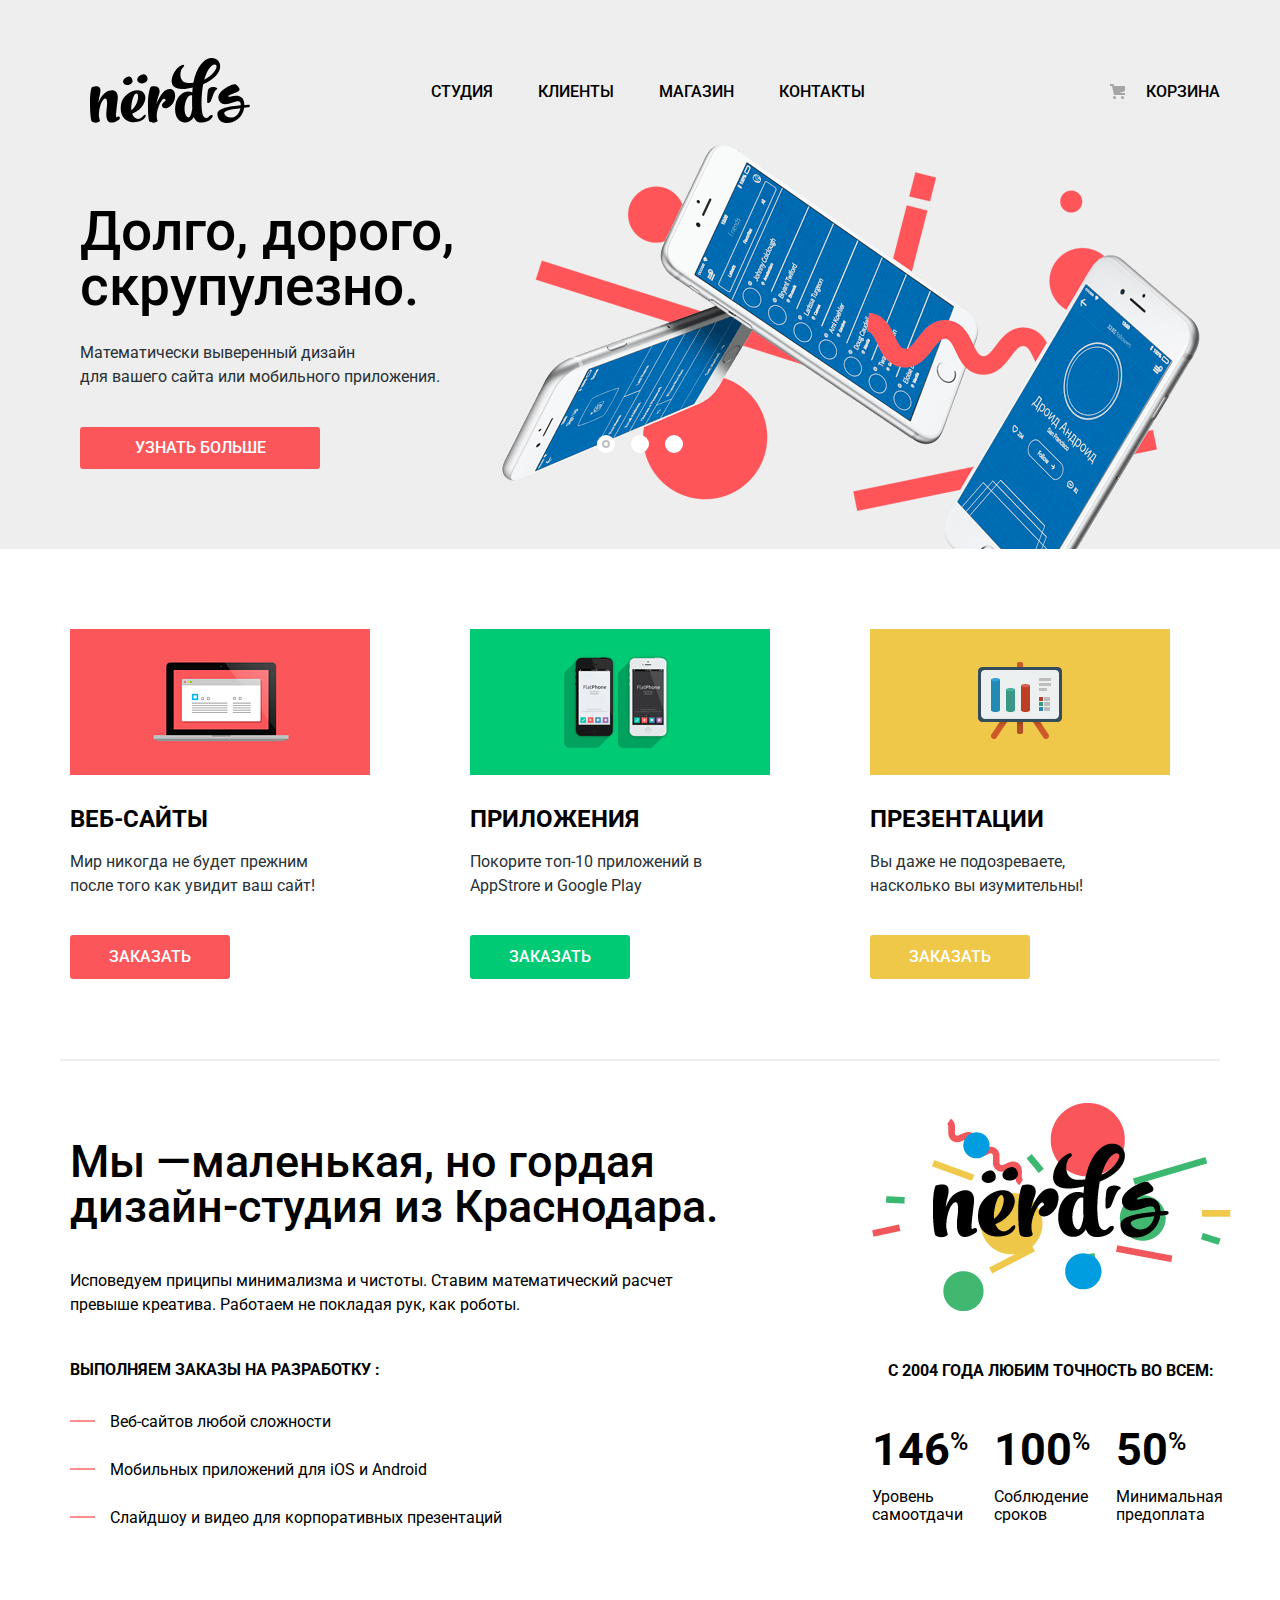
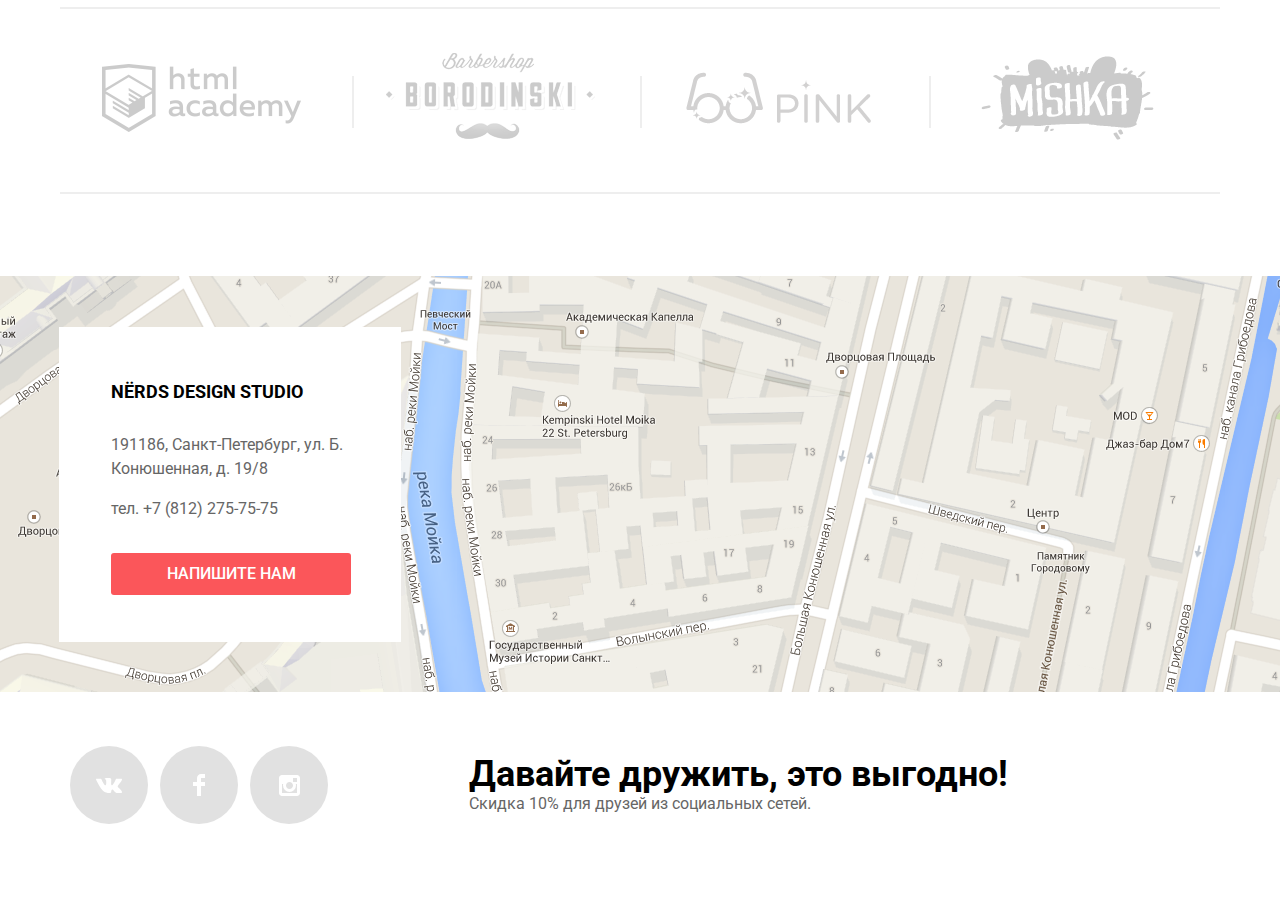
==== index.html @ 0a03ca20 "Ублажаю валидатор" ====
<!DOCTYPE html>
<html lang="ru">
  <head>
    <meta charset="utf-8">
    <title>Nerds</title>
	  <link href="https://fonts.googleapis.com/css?family=Roboto:400,500,700" rel="stylesheet">
    <link href="css/normalize.css" rel="stylesheet">
    <link href="css/style.css" rel="stylesheet">
  </head>
  <body>
    <header class="page-header">
      <div class="container">
        <h1 class="visually-hidden">Nerds - дизайн студия из Краснодара</h1>
        <nav class="main-menu">
          <div class="main-header-logo">
            <a class="header-logo">
              <img src="img/nerds-logo.svg" width="160" height="65" alt="Nerds - дизайн студия">
            </a>
          </div>
          <div class="main-menu-wrapper">
            <ul class="main-menu-nav reset-list uppercase">
              <li><a href="#">Студия</a></li>
              <li><a href="#">Клиенты</a></li>
              <li><a href="catalog.html">Магазин</a></li>
              <li><a href="#">Контакты</a></li>
            </ul>
          </div>
          <div class="main-cart uppercase">
            <a href="#">Корзина</a>
          </div>
        </nav>
        <section class="slider">
          <div class="slider-container">
            <input class="visually-hidden" type="radio" id="slider-btn-1" name="slider-btn" checked>
            <input class="visually-hidden" type="radio" id="slider-btn-2" name="slider-btn">
            <input class="visually-hidden" type="radio" id="slider-btn-3" name="slider-btn">

            <div class="slider-label">
              <label class="slider-label-item slider-item-1" for="slider-btn-1">1</label>
              <label class="slider-label-item slider-item-2" for="slider-btn-2">2</label>
              <label class="slider-label-item slider-item-3" for="slider-btn-3">3</label>
            </div>

            <ul class="slide reset-list">
              <li class="slide-text">
                <h3 class="slide-title">Долго, дорого,<br> скрупулезно.</h3>
                <p>Математически выверенный дизайн<br> для вашего сайта или мобильного приложения.</p>
                <a class="btn uppercase" href="#">Узнать больше</a>
              </li>
              <li class="slide-text">
                <h3 class="slide-title">Любим математику как никто другой</h3>
                <p>Никакого креатива, только математические формулы для расчета идеальных пропорций</p>
                <a class="btn uppercase" href="#">Узнать больше</a>
              </li>
              <li class="slide-text">
                <h3 class="slide-title">Только ночь,<br> только хардкор!</h3>
                <p>Работать днем, как все? Мы против этого.<br>Ближе к полуночи работа только начинается.</p>
                <a class="btn uppercase" href="#">Узнать больше</a>
              </li>
            </ul>
          </div>
        </section>
      </div>
    </header>
    <main>
      <div class="container">
        <section class="promo-block">
          <ul class="reset-list promo-list">
            <li class="promo-item promo-item-site">
              <h3 class="uppercase">Веб-сайты</h3>
              <p>Мир никогда не будет прежним после того как увидит ваш сайт!</p>
              <a class="btn btn-first uppercase" href="#">Заказать</a>
            </li>
            <li class="promo-item promo-item-app">
              <h3 class="uppercase">Приложения</h3>
              <p>Покорите топ-10 приложений в AppStrore и Google Play</p>
              <a class="btn btn-second uppercase" href="#">Заказать</a>
            </li>
            <li class="promo-item promo-item-presentation">
			        <h3 class="uppercase">Презентации</h3>
			        <p>Вы даже не подозреваете, насколько вы изумительны!</p>
			        <a class="btn btn-third uppercase" href="#">Заказать</a>
            </li>
           </ul>
         </section>
         <section class="about-us">
           <h2 class="visually-hidden">О нас</h2>
           <div class="about-us-left">
             <b class="left-title">Мы&nbsp;&mdash;маленькая, но гордая дизайн-студия из Краснодара.</b>
             <p class="left-text">Исповедуем приципы минимализма и чистоты. Ставим математический расчет превыше креатива. Работаем не покладая рук, как роботы.</p>
             <h3>Выполняем заказы на разработку :</h3>
             <ul class="about-us-list">
               <li class="about-us-list-item">
                 Веб-сайтов любой сложности
               </li>
               <li class="about-us-list-item">
                 Мобильных приложений для iOS и Android
               </li>
               <li class="about-us-list-item">
                 Слайдшоу и видео для корпоративных презентаций
               </li>
             </ul>
           </div>
           <div class="indicators">
             <img src="img/nerds-illustration.png" alt="Картинка логотипа" width="360" height="208">
             <b class="tagline uppercase">С 2004 года любим точность во всем:</b>
             <table>
               <tr class="about-us-right">
                 <td class="numbers">146<sup>%</sup></td>
                 <td class="numbers">100<sup>%</sup></td>
                 <td class="numbers">50<sup>%</sup></td>
               </tr>
               <tr>
                 <td class="description">Уровень самоотдачи</td>
                 <td class="description">Соблюдение сроков</td>
                 <td class="description">Минимальная предоплата</td>
               </tr>
             </table>
           </div>
         </section>
         <section class="partners">
           <h2 class="visually-hidden">Мы сотрудничаем с...</h2>
           <ul class="partners-list reset-list">
             <li class="partners-item">
               <a href="https://htmlacademy.ru/intensive/htmlcss">
                 <img src="img/logo-1.png" width="199" height="68" alt="html academy">
               </a>
             </li>
             <li class="partners-item">
               <a href="#">
                 <img src="img/logo-2.png" width="209" height="90" alt="borodinski">
               </a>
             </li>
             <li class="partners-item">
               <a href="#">
                 <img src="img/logo-3.png" width="185" height="52" alt="pink">
               </a>
             </li>
             <li class="partners-item">
               <a href="#">
                 <img src="img/logo-4.png" width="173" height="84" alt="mishka">
               </a>
             </li>
           </ul>
         </section>
       </div>
       <section class="map">
         <h2 class="visually-hidden">Гдe нас найти</h2>
         <div class="container map-block">
           <section class="contact">
             <h3 class="uppercase">Nёrds design studio</h3>
             <p class="address">191186, Санкт-Петербург, ул. Б. Конюшенная, д. 19/8</p>
             <a class="phone" href="tel:+78122757575">тел. +7 (812) 275-75-75</a>
             <a class="btn js-btn-popup uppercase" href="#">Напишите нам</a>
           </section>
         </div>
         <iframe src="https://www.google.com/maps/embed?pb=!1m18!1m12!1m3!1d1998.6037999040354!2d30.322010416394033!3d59.938716271971415!2m3!1f0!2f0!3f0!3m2!1i1024!2i768!4f13.1!3m3!1m2!1s0x4696310fca5ba729:0xea9c53d4493c879f!2sBolshaya+Konyushennaya+ul.%2C+19%2C+Sankt-Peterburg%2C+Russia%2C+191186!5e0!3m2!1sen!2s!4v1441888483426" class="iframe" width="1200" height="420"></iframe>
       </section>
   </main>
   <footer class="footer-page">
     <div class="container">
       <div class="footer-page-wrapper">
         <section class="social-offer">
           <h2 class="visually-hidden">Мы в социальных сетях</h2>
           <ul class="social-icon reset-list">
             <li class="social-btn">
               <a href="#">
                 <p class="visually-hidden">Vkontakt</p>
               </a>
             </li>
             <li class="social-btn">
               <a href="#">
                 <p class="visually-hidden">Facebook</p>
               </a>
             </li>
             <li class="social-btn">
               <a href="#">
                 <p class="visually-hidden">Instagram</p>
               </a>
             </li>
           </ul>
         </section>
         <section class="footer-offer">
           <b>Давайте дружить, это выгодно!</b>
           <p>Скидка 10% для друзей из социальных сетей.</p>
         </section>
       </div>
     </div>
   </footer>
   <div class="container">
     <section class="popup" hidden>
       <h2>Напишите нам</h2>
       <form class="feedback" action="https://echo.htmlacademy.ru" method="post" novalidate>
         <p class="feedback-item">
           <label for="feedback-name">Ваше имя:</label>
           <input type="text" id="feedback-name" name="name" placeholder="Имя Фамилия" required>
         </p>
         <p class="feedback-item">
           <label for="feedback-email">Ваш e-mail</label>
           <input type="email" id="feedback-email" name="e-mail" placeholder="email@example.ru" required>
         </p>
         <p class="feedback-item">
           <label for="feedback-letter">Текст письма:</label>
           <textarea id="feedback-letter" name="letter" placeholder="В свободной форме"></textarea>
         </p>
         <button class="btn uppercase" type="submit">Отправить</button>
       </form>
       <button class="popup-close" type="button"><span class="visually-hidden">Закрыть</span></button>
     </section>
   </div>
   <script src="js/script.js"></script>
 </body>
</html>
---- css/style.css ----
body {
	margin: 0;
	padding: 0;
	font-family: "Roboto", Arial, sans-serif;
	font-size: 16px;
	font-weight: 400;
	line-height: 1.5;
	min-width: 1200px;
  overflow-x: hidden;
}

a {
	text-decoration: none;
	color: inherit;
	font: inherit;
}

.container {
	width: 1160px;
	padding-right: 10px;
	padding-left: 10px;
	margin: 0 auto;
}

.reset-list{
	margin: 0;
  padding: 0;
	list-style: none;
}

.uppercase {
	text-transform: uppercase;
	font-weight: 500;
}

.visually-hidden {
	position: absolute;
	width: 1px;
	height: 1px;
	clip: rect(0, 0, 0, 0);
}

.page-header {
  padding-top: 58px;
  background-color: #eeeeee;
}

.page-header-catalog {
  padding-top: 58px;
  background-color: #eeeeee;
  min-height: 304px;
  margin-bottom: 40px;
}

.page-header-catalog h1 {
	text-align: center;
	font-size: 55px;
}

.main-menu {
	display: flex;
	align-items: center;
	font-size: 16px;
  font-weight: 500;
  line-height: 1;
  color: #000000;
}

.main-menu-wrapper {
	min-width: 560px;
	margin-left: 41px;
}

.main-menu-nav {
	display: flex;
	justify-content: flex-start;
	padding: 0;
}

.main-menu-nav li {
	margin-right: 45px;
}

.main-menu-nav a,
.main-cart a {
	color: #000000;
}

.main-menu-nav a:not(.current):hover,
.main-cart a:hover {
	color: #fb565a;
}

.main-menu-nav a:not(.current):active,
.main-cart a:active {
	opacity: 0.3;
	color: #000000;
}

.main-menu-nav .active {
	padding-bottom: 5px;
  border-bottom: 2px solid #f7898b;
}

.main-cart {
	position: relative;
	margin-left: auto;
}

.main-cart a::before {
	content: "";
  position: absolute;
  left: -36px;
	width: 15px;
  height: 15px;
  background-image: url("../img/cart-icon.svg");
  background-repeat: no-repeat;
	opacity: 0.3;
}

.header-logo {
	width: 160px;
	height: 72px;
	padding-left: 30px;
	margin-right: 140px;
}

.header-logo:hover,
.header-logo:focus {
	opacity: 0.8;
}

.header-logo:active {
	opacity: 0.3;
}

.slider-container {
	width: 1160px;
	margin: 0 auto;
	padding: 0 20px;
	box-sizing: border-box;
}

.slider {
	position: relative;
	background-color: #eeeeee;
}

.slider-label {
	position: absolute;
	left: 50%;
	bottom: 104px;
	width: 160px;
	height: 18px;
	font-size: 0;
	text-align: center;
	z-index: 100;
	transform: translateX(-50%);
}

.slider-label label {
	position: relative;
	display: inline-block;
	width: 18px;
	height: 18px;
	padding: 8px;
	border-radius: 50%;
	cursor: pointer;
}

.slider-label label::after {
	content: "";
	position: absolute;
	top: 8px;
	left: 8px;
	width: 18px;
	height: 18px;
	z-index: 1;
	background: #ffffff;
	border-radius: 50%;
}

.slide {
	margin: 0;
	padding: 0;
	margin-bottom: 80px;
}

.slide-text {
	display: none;
	padding: 78px 0 80px 0;
}

.slide-text p {
	color: #283136;
}

.slide-text:nth-child(1) {
	background-image: url("../img/slide1.png");
	background-repeat: no-repeat;
	background-position: 100% 18px;
}

.slide-text:nth-child(2) {
	background-image: url("../img/slide2.png");
	background-repeat: no-repeat;
	background-position: 100% 0;
}

.slide-text:nth-child(3) {
	background-image: url("../img/slide3.png");
	background-repeat: no-repeat;
	background-position: 100% 20px;
}

#slider-btn-1:checked ~ .slide .slide-text:nth-child(1) {
	display: block;
}

#slider-btn-2:checked ~ .slide .slide-text:nth-child(2) {
	display: block;
}

#slider-btn-3:checked ~ .slide .slide-text:nth-child(3) {
	display:block;
}

#slider-btn-1:checked ~ .slider-label .slider-item-1::before,
#slider-btn-2:checked ~ .slider-label .slider-item-2::before,
#slider-btn-3:checked ~ .slider-label .slider-item-3::before {
	content: "";
	position: absolute;
	left: 50%;
	top: 50%;
	width: 4px;
	height: 4px;
	margin: -4px;
	background-color: inherit;
	border: 2px solid #c1c1c1;
	border-radius: 50%;
	z-index: 2;
}

.slide-title {
	max-width: 600px;
	margin: 0;
	margin-bottom: 27px;
	font-size: 55px;
	line-height: 1;
	font-weight: 500;
}

.slide-text p {
	max-width: 430px;
	margin: 0;
	margin-bottom: 38px;
}

.btn {
	display: block;
	width: 240px;
	padding: 13px 0;
	font-size: 16px;
	line-height: 1;
	color: #ffffff;
	text-align: center;
	text-decoration: none;
	background-color: #fb565a;
	border-radius: 3px;
	border: none;
}

.btn:hover,
.btn:focus {
	background-color: #e74246;
}

.btn:active {
	background-color: #d7373b;
	color: rgba(255,255,255,0.3);
	box-shadow: 0 3px rgba(0,0,0,0.1) inset;
}

.promo-block {
	padding-bottom: 80px;
	border-bottom: 2px solid #eeeeee;
	margin-bottom: 78px;
}

.promo-block a {
	color: #ffffff;
	font-size: 16px;
	line-height: 1.125;
}

.promo-list {
	display: flex;
	list-style: none;
	padding-left: 10px;
	margin: 0;
}

.promo-list h3 {
	font-size: 24px;
	font-weight: bold;
	line-height: 1.25;
	margin: 0;
}

.promo-list p {
	padding-right: 22px;
	color: #283136;
}

.promo-item {
	width: 300px;
  padding-top: 175px;
	padding-right: 0;
  margin-right: 100px;
  background-repeat: no-repeat;
  background-position: 0 0;
}

.promo-item-site {
  background-image: url("../img/illustration-1.jpg");
}

.promo-item-app {
  background-image: url("../img/illustration-2.jpg");
}

.promo-item-presentation {
  background-image: url("../img/illustration-3.jpg");
	margin-right:0;
}

.promo-list .btn {
	width: 160px;
}

.btn-first,
.btn-second,
.btn-third {
	margin-top: 37px;
}

.btn-second {
	background-color: #00ca74;
}

.btn-second:hover,
.btn-second:focus {
	background-color: #00bc6c;
}

.btn-third {
	background-color: #efc84a;
}

.btn-third:hover,
.btn-third:focus {
	background-color: #eab534;
}

.about-us {
  display: flex;
  justify-content: space-between;
	margin-bottom: 37px;
	padding-left: 10px;
}

.about-us-left {
	min-width: 660px;
}

.about-us-left p {
	padding-bottom: 25px;
}

.about-us-list {
	margin-top: 10px;
	list-style:none;
}

.about-us-list-item {
	position: relative;
	padding-bottom: 24px;
}

.about-us-list-item::before {
	content:"";
	position: absolute;
	top:10px;
	left:-40px;
	width:25px;
	height:2px;
	background-color:#fc8e91;
}

.indicators {
  min-width: 420px;
	padding-left: 91px;
	text-align: center;
}

.indicators img {
	margin-top: -36px;
	padding-bottom: 41px;
	padding-left: 40px;
}

.tagline {
	display: block;
	font-weight: 700;
	padding-bottom: 41px;
	padding-left: 40px;
}

.about-us table {
	text-align: center;
	margin-left: 48px;
}

.about-us td {
	text-align: left;
}

.left-title {
	font-size: 45px;
	font-weight: 500;
	line-height: 1;
	padding: 0;
	padding-bottom: 16px;
	margin: 0;
}

.about-us-left .left-text {
	margin-bottom: 0;
	margin-top: 40px;
	font-size: 16px;
}

.about-us-left h3 {
	display: inline-block;
  margin-bottom: 10px;
	font-weight: bold;
	font-size: 16px;
	text-transform: uppercase;
	padding-bottom: 8px;
}

.about-us-right {
	font-size: 45px;
	line-height: 1;
	font-weight: 700;
}

.about-us-right td {
	padding-right: 16px;
	font-weight: 700;
}

.numbers {
	padding-bottom: 13px;
}

.numbers sup {
	top: -15px;
	font-weight: 500;
	font-size: 25px;
}

.description {
	line-height: 18px;
}

.partners {
	margin-bottom: 80px;
}

.partners img {
	width: auto;
}

.partners a {
	opacity: 0.2;
}

.partners a:hover,
.partners a:focus {
	opacity: 1;
}

.partners a:active {
	opacity: 0.1;
}

.partners-list {
	display: flex;
	justify-content: space-around;
	align-items: center;
	padding-top: 44px;
	padding-bottom: 42px;
	padding-left: 6px;
	border-top: 2px solid #eeeeee;
	border-bottom: 2px solid #eeeeee;
}

.partners-item {
	position: relative;
	text-align: center;
	width: 22%;
	padding-right: 17px;
}

.partners-item::after {
	content: "";
	display: block;
	position: absolute;
	top: 50%;
	right: -8px;
	width: 2px;
	height: 52px;
	transform: translateY(-50%);
	background-color: #eeeeee;
}

.partners-item:last-of-type::after {
	display: none;
}

.map-block {
	position: relative;
}

.contact {
	position: absolute;
	display: flex;
	flex-direction: column;
	top: 53px;
	left: 9px;
	padding: 49px 50px 47px 52px;
	width: 240px;
	z-index: 1;
	background-color: #ffffff;
}

.iframe {
	border: 0;
	width: 100%;
	height: 420px;
	display: block;
	background-image: url("../img/maps.png");
	background-position: 50%;
	background-repeat: no-repeat;
}

.contact h3 {
	font-weight: 700;
  font-size: 18px;
  line-height: 1.8125;
	margin: 0;
	padding-bottom: 24px;
}

.address,
.phone {
	margin:0;
	padding:0;
	color:#666666;
}

.address {
	margin-bottom: 16px;
}

.phone {
	margin-bottom: 32px;
}

.container-column {
	display: flex;
	justify-content: space-between;
}

.sorting-form {
	display: inline-block;
	vertical-align: top;
	width: 260px;
}

.sorting-form fieldset {
	border: none;
}

.filter {
	width: 260px;
	flex-shrink: 0;
}

.range-controls {
	width: 260px;
	margin-top: 25px;
}

.filter-input,
.filter-label {
	color: #283136;
}

.filter-input:hover + .filter-label,
.filter-input:focus + .filter-label {
	color: #000000;
}

.price {
	margin: 0;
	margin-bottom: 57px;
	padding: 0;
	border: none;
}

.price legend {
	font-size: 18px;
	line-height: 1.375;
	font-weight: 700;
}

.range-controls {
	position: relative;
	height: 41px;
	width: 240px;
	margin-bottom: 15px;
	padding-top: 39px;
	padding-right: 20px;
	padding-left: 20px;
	background-color: #f1f1f1;
	border-radius: 5px;
}

.range-controls .scale {
	height: 2px;
	background: #d7dcde;
}

.range-controls .bar {
	width: 122px;
	height: 2px;
	margin-left: 18px;
	background: #00ca74;
}

.range-controls .toggle {
	position: absolute;
	top: 31px;
	left: 0;
	width: 4px;
	height: 4px;
	padding: 0;
	border: 8px solid #ffffff;
	background-color :#ababab;
	box-shadow: 0 2px 1px 0 #cfcfcf;
	border-radius: 50%;
	cursor: pointer;
}

.range-controls .toggle-min {
	left: 18px;
}

.range-controls .toggle-max {
	left: 160px;
}

.price-controls {
	display: flex;
	justify-content: space-between;
	align-items: stretch;
	font-size: 0;
}

.price-controls label {
	max-width: calc(100% - 80px);
  padding-right: 10px;
	padding-top: 5px;
	font-size: 16px;
	text-transform: uppercase;
}

.price-controls input {
	width: 60px;
	padding: 8px 10px;
	margin-left: 11px;
	margin-right: 33px;
	font-size: 16px;
	text-align: center;
	color: #283136;
	border: none;
	border-radius: 5px;
	background: #f1f1f1;
}

.price-to {
	text-align: right;
}

.grid {
	margin-bottom: 23px;
}

.grid legend {
	margin-bottom: 7px;
}

.particulars {
	margin-bottom: 23px;
}

.particulars legend {
	margin-bottom: 8px;
}

.filter-list,
.particulars-list {
	margin: 0;
	padding: 0;
}

.filter-item,
.particulars-item {
	padding-bottom: 16px;
}

.main legend {
	font-weight: 700;
	line-height: 30px;
}

.filter .filter-radio,
.filter .filter-checkbox {
	display: none;
}

.filter .filter-radio + label,
.filter .filter-checkbox + label {
	position: relative;
	font-weight: 500;
	font-size: 16px;
	line-height: 1.25;
	padding-left: 37px;
	background-repeat: no-repeat;
	color: #61686c;
}

.filter .filter-radio + label:hover,
.filter .filter-checkbox + label:hover {
	color: #000000;
}

.filter .filter-radio + label::before,
.filter .filter-checkbox + label::before {
	content: "";
	display: inline-block;
	position: absolute;
	left: 0;
	vertical-align: middle;
	height: 25px;
	width: 27px;
	opacity: 0.4;
}

.filter .filter-radio + label:hover::before,
.filter .filter-checkbox + label:hover::before {
	opacity: 1;
}

.filter .filter-radio:disabled + label,
.filter .filter-checkbox:disabled + label {
	opacity: 0.3;
}

.filter .filter-radio:checked + label::before {
	background-image: url("../img/radio-on.svg");
	background-repeat: no-repeat;
}

.filter .filter-radio + label::before {
	background-image: url("../img/radio-off.svg");
	background-repeat: no-repeat;
}

.filter .filter-checkbox:checked + label::before{
	background-image: url("../img/checkbox-on.svg")
	;background-repeat: no-repeat;
}

.filter .filter-checkbox + label::before {
	background-image: url("../img/checkbox-off.svg");
	background-repeat: no-repeat;
}

.filter-btn {
	width: 260px;
	font-weight: 500;
	text-align: center;
	vertical-align: middle;
	padding: 13px 0;
	color: #000000;
	background-color: #eeeeee;
	border: none;
	border-radius: 3px;
}

.filter-btn:hover,
.filter-btn:focus {
	background-color: #dfdfdf;
}

.filter-btn:active {
	background-color: #d5d5d5;
	color: rgba(0,0,0,0.3);
	box-shadow: 0 3px rgba(0,0,0,0.1) inset;
}

.catalog-page-shop {
	display: flex;
	flex-direction: column;
	width: 760px;
}

.shop-sort {
	margin-bottom: 30px;
}

.shop-sort b {
	display: inline-block;
	margin-top: 0;
	margin-right: 240px;
	min-width: 160px;
	font-size: 18px;
	font-weight: 700;
	line-height: 1;
	color #000000;
}

.shop-sort a {
	color: #000000;
	text-transform: uppercase;
}

.shop-sort ul {
	display: inline-block;
	padding: 0;
}

.shop-sort li {
	display: inline-block;
	margin-right: 27px;
	font-size: 14px;
	font-weight: 500;
	line-height: 18px;
}

.sorting {
	opacity: 0.3;
}

.sorting:hover,
.sorting:focus {
	opacity: 0.6;
	color: #000000;
}

.up-btn {
	margin-left: 10px;
}

.sorting:active,
.up-btn:active,
.down-btn:active {
	opacity: 1;
	color: #000000;
}

.shop-sort-control {
	display: inline-block;
}

.sort-btn {
	opacity: 0.2;
}

.sort-btn:hover,
.sort-btn:focus {
	opacity: 0.6;
}

.sort-btn:active {
	opacity: 1;
}

.content-items {
  width: 1160px;
  padding-right: 20px;
  margin-right: auto;
  margin-left: auto;
	margin-bottom: 30px;
}

.shop-selection {
	margin: 0;
	padding: 0;
	display: flex;
	flex-wrap: wrap;
	justify-content: space-between;
	width: 760px;
	list-style: none;
	text-align: center;
}

.item-img {
	position: relative;
  width: 360px;
  padding-top: 40px;
	margin-bottom: 33px;
}

.item-img:nth-child(5),
.item-img:nth-child(6) {
	margin-bottom: 0;
}

.item-img:hover {
	box-shadow: 0px 6px 15px 0 rgba(0, 1, 1, 0.25);
  background-color: #ffffff;
}

.item-img:hover .item-buy {
	display: block;
}

.item-img img {
	display: block;
}

.item-img::before {
  content: "";
  position: absolute;
  top: 2px;
  right: 0;
  left: 0;
  height: 40px;
  background: url("../img/browser.svg") 0 0 no-repeat;
  opacity: 0.12;
}

.item-img:hover::before {
  opacity: 1;
}

.item-buy {
	display: none;
	position: absolute;
	right: 0;
	left: 0;
	bottom: 0;
	margin: 0;
	padding: 0 50px;
	min-height: 230px;
	text-align: center;
  background-color: #eeeeee;
}

.item-buy a {
	display: block;
	margin: 0 auto;
	width: 200px;
}

.item-buy .btn {
	background-color: #fb565a;
  color: #ffffff;
}

.item-buy .btn:hover {
	background-color: #e74246;
}

.item-buy .btn:active {
	background-color: #d7373b;
	box-shadow: inset 0px 3px 0 0 rgba(0,1,1,0.1);
}

.catalog-item {
	font-size: 17.5px;
  line-height: 2;
  font-weight: bold;
  color: #000000;
  text-align: center;
}

.catalog-item p {
	font-size: 16px;
  line-height: 1.125;
  color: #666666;
  text-align: center;
}

.paginator-list {
	margin: 0;
	padding: 0;
	margin-bottom: 60px;
}

.paginator-list li {
	display: inline-block;
	vertical-align: top;
}

.paginator-list a {
	display: inline-block;
	text-align: center;
	width: 45px;
	height: 45px;
	margin: 0;
	margin-right: 10px;
	font-size: 16px;
	font-weight: 500;
	line-height: 2.8125;
	border-radius: 3px;
	background-color: #eeeeee;
	border: 3px solid #eeeeee;
	color: #000000;
}

.paginator-list .paginator-item-current {
	background-color: #ffffff;
	border: 3px solid #eeeeee;
}

.paginator-list .paginator-btn {
	width: 255px;
}

.paginator-list .paginator-item:hover {
	background-color: #dfdfdf;
	border: 3px solid #dfdfdf;
}

.paginator-item:active {
	background-color: #d5d5d5;
	color: #a9a9a9;
	box-shadow: 0 -3px  #bfbfbf;
}

.footer-page-wrapper {
	display: flex;
	align-items: center;
	margin-top: 52px;
	padding-left: 10px;
}

.social-offer {
	width: 267px;
	margin-right: 135px;
}

.social-offer a {
	display: flex;
	flex-direction: row;
	justify-content: center;
	align-items: center;
	width: 78px;
	height: 78px;
}

.social-icon {
	display: flex;
}

.social-btn {
	background-color: #e1e1e1;
	border-radius: 50%;
}

.social-btn:nth-child(1) {
	background-image: url("../img/vk-icon.svg");
	background-repeat: no-repeat;
	background-position: 50% 50%;
}

.social-btn:nth-child(2) {
	background-image: url("../img/fb-icon.svg");
	background-repeat: no-repeat;
	background-position: 50% 50%;
}

.social-btn:nth-child(3) {
	background-image: url("../img/insta-icon.svg");
	background-repeat: no-repeat;
	background-position: 50% 50%;
}

.social-btn:nth-child(1),
.social-btn:nth-child(2) {
	margin-right: 12px;
}

.social-btn:hover,
.social-btn:focus {
	background-color: #e74246;
}

.social-btn:active {
	background-color: #d7373b;
}

.footer-offer {
	width: 760px;
}

.footer-offer b {
	font-size: 36px;
	line-height: 1;
}

.footer-offer p {
	line-height: 22px;
	margin: 0;
	color:#666666;
}

.popup {
	position: fixed;
	box-sizing: border-box;
	left: 50%;
	bottom: 172px;
	width: 960px;
	height: 590px;
	margin-left: -474px;
	padding-left: 100px;
	padding-top: 68px;
	padding-right: 80px;
	padding-bottom: 84px;
	background-color: #ffffff;
	box-shadow: 0 0 40px 0 #636464;
	z-index: 20;
}

.popup h2 {
	margin: 0;
	font-size: 45px;
  font-weight: 500;
  color: #000000;
}

.popup p {
	display: inline-block;
}

.feedback label {
	font-weight: 700;
	line-height: 18px;
}

.feedback input[type="text"] {
	box-sizing: border-box;
	width: 360px;
	height: 50px;
	padding-left: 13px;
	border: 2px solid #d7dcde;
}

.feedback input[type="text"]:hover {
	border: 2px solid #b4b9bb;
}

.feedback input[type="email"] {
	box-sizing: border-box;
	width: 360px;
	height: 50px;
	padding-left: 13px;
	border: 2px solid #d7dcde;
}

.feedback input[type="email"]:hover {
	border: 2px solid #b4b9bb;
}

.feedback input:invalid {
	border: 2px solid #e74246;
	color: #e74246;
}

.feedback textarea {
	width: 760px;
	min-height: 120px;
	padding: 12px 13px;
	border: 2px solid #d7dcde;
}

.feedback textarea:hover {
	border: 2px solid #b4b9bb;
}

.feedback input:focus,
.feedback textarea:focus {
	border: 2px solid #000000;
}

.popup .btn {
	margin-bottom: 84px;
}

.popup-close {
	position: absolute;
	top: 78px;
	right: 90px;
	width: 22px;
	height: 22px;
	font-size: 0;
	background-color: #ffffff;
	border: 0;
	cursor: pointer;
}

.popup-close::before,
.popup-close:after {
	content: "";
	position: absolute;
	top: 10px;
	left: 6px;
	width: 19px;
	height: 3px;
	background-color: #fecccd;
}

.popup-close:hover::before,
.popup-close:focus::before,
.popup-close:hover::after,
.popup-close:focus::after {
	background-color: #e74246;
}

.popup-close:active::before,
.popup-close:active::after {
	opacity: 0.2;
}

.popup-close::before {
	transform: rotate(45deg);
}

.popup-close::after {
	transform: rotate(-45deg);
}

.feedback-item:nth-child(1) {
	width: 360px;
	margin-bottom: 30px;
	margin-right: 40px;
}

.feedback-item:nth-child(2) {
	width: 360px;
}

.feedback-item:nth-child(3) {
	margin-bottom: 47px;
}

.popup-show {
  display: block;
  animation: zoom 0.6s;
}

.popup-error {
	animation: shake 0.6s;
}

@keyframes shake {
	0%,
	100% {
		transform: translateX(0);
	}
	10%,
	30%,
	50%,
	70%,
	90% {
		transform: translateX(-10px);
	}
	20%,
	40%,
	60%,
	80% {
		transform: translateX(10px);
	}
}

@keyframes zoom {
	0% {
		transform: scale(0.01);
	}
	20% {
		transform: scale(0.2);
	}
	40% {
		transform:scale(0.4);
	}
	60% {
		transform: scale(0.6);
	}
	80% {
		transform:scale(0.8);
	}
	90% {
		transform: scale(0.9);
	}
	100% {
		transform:scale(1);
	}
}
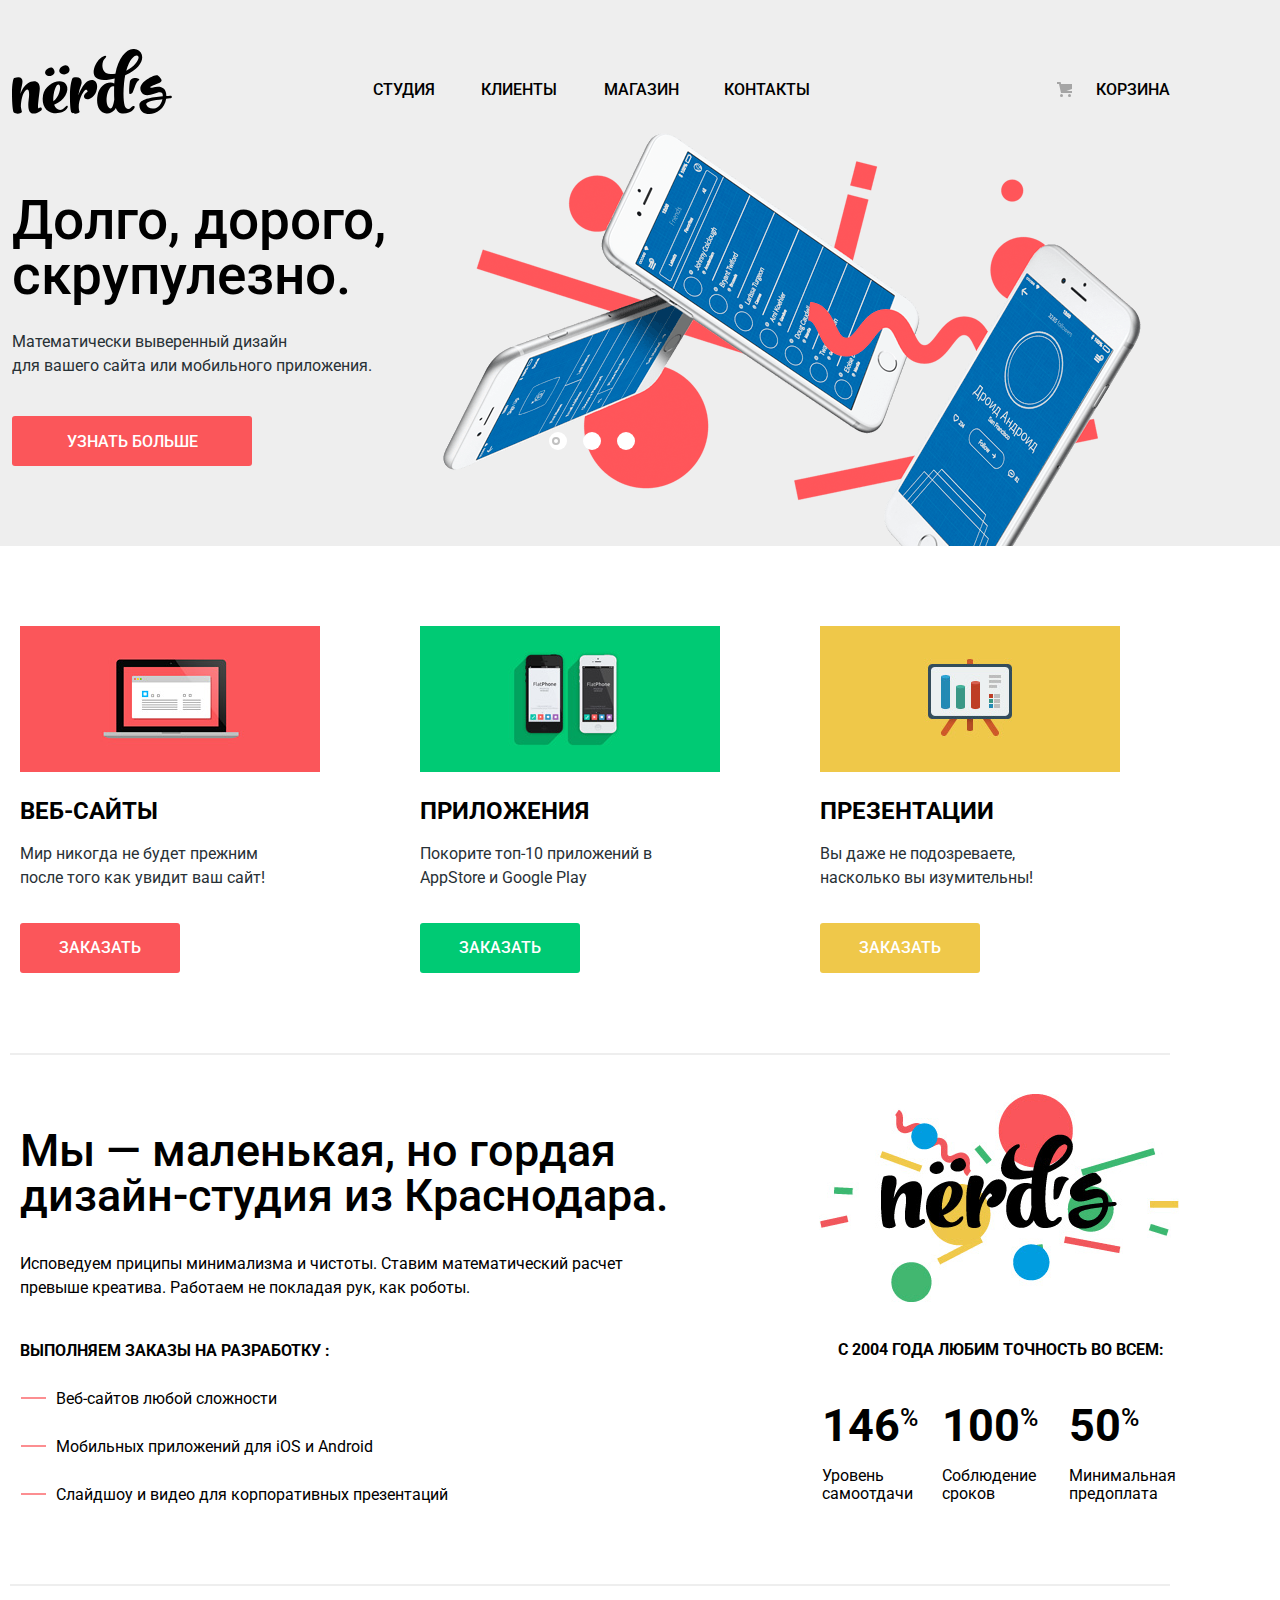
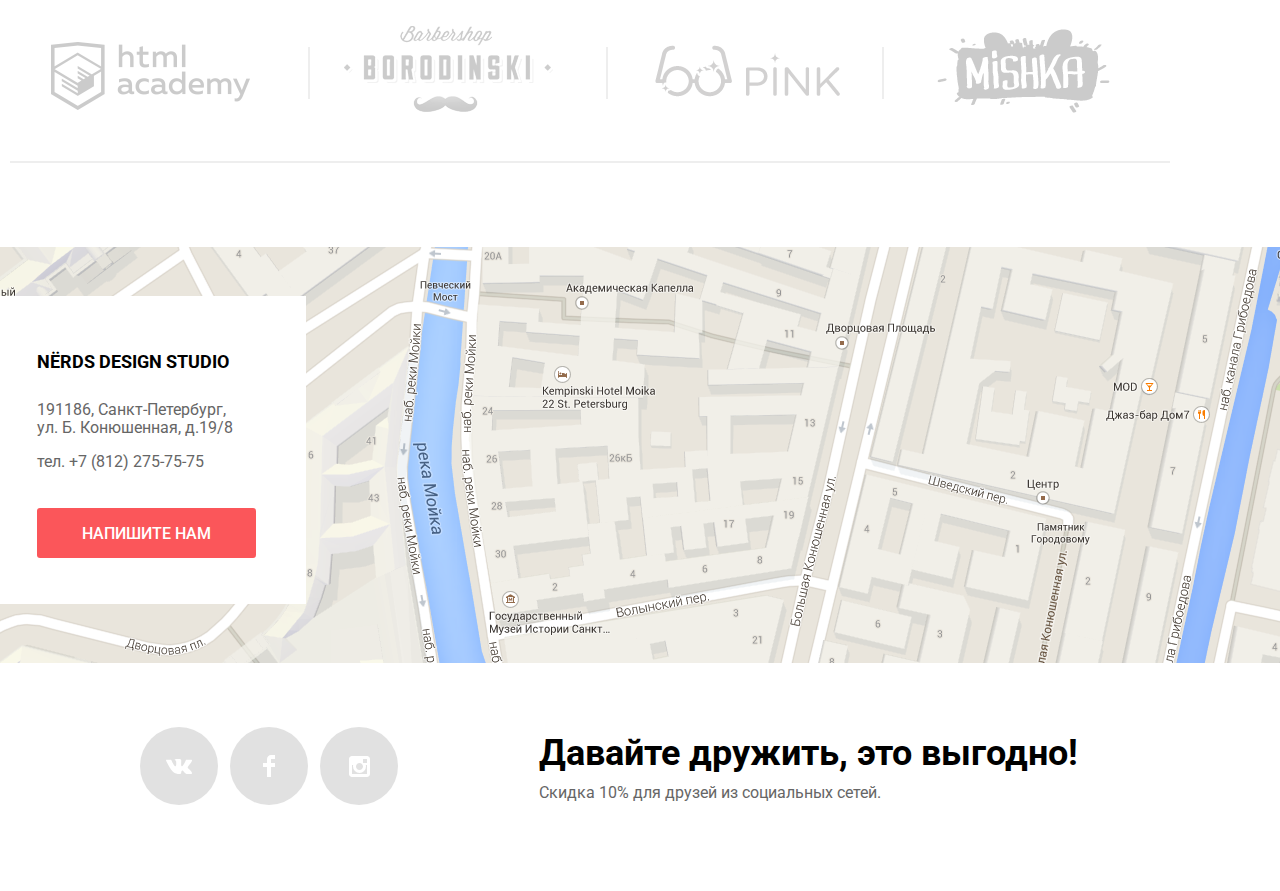
==== commit 84360d46: "Ублажал пиксель перфект" ====
--- a/index.html
+++ b/index.html
@@ -34,13 +34,11 @@
             <input class="visually-hidden" type="radio" id="slider-btn-1" name="slider-btn" checked>
             <input class="visually-hidden" type="radio" id="slider-btn-2" name="slider-btn">
             <input class="visually-hidden" type="radio" id="slider-btn-3" name="slider-btn">
-
             <div class="slider-label">
               <label class="slider-label-item slider-item-1" for="slider-btn-1">1</label>
               <label class="slider-label-item slider-item-2" for="slider-btn-2">2</label>
               <label class="slider-label-item slider-item-3" for="slider-btn-3">3</label>
             </div>
-
             <ul class="slide reset-list">
               <li class="slide-text">
                 <h3 class="slide-title">Долго, дорого,<br> скрупулезно.</h3>
@@ -63,7 +61,7 @@
       </div>
     </header>
     <main>
-      <div class="container">
+      <div class="container-promo">
         <section class="promo-block">
           <ul class="reset-list promo-list">
             <li class="promo-item promo-item-site">
@@ -73,7 +71,7 @@
             </li>
             <li class="promo-item promo-item-app">
               <h3 class="uppercase">Приложения</h3>
-              <p>Покорите топ-10 приложений в AppStrore и Google Play</p>
+              <p>Покорите топ-10 приложений в AppStore и Google Play</p>
               <a class="btn btn-second uppercase" href="#">Заказать</a>
             </li>
             <li class="promo-item promo-item-presentation">
@@ -86,7 +84,7 @@
          <section class="about-us">
            <h2 class="visually-hidden">О нас</h2>
            <div class="about-us-left">
-             <b class="left-title">Мы&nbsp;&mdash;маленькая, но гордая дизайн-студия из Краснодара.</b>
+             <b class="left-title">Мы&nbsp;&mdash; маленькая, но гордая дизайн-студия из Краснодара.</b>
              <p class="left-text">Исповедуем приципы минимализма и чистоты. Ставим математический расчет превыше креатива. Работаем не покладая рук, как роботы.</p>
              <h3>Выполняем заказы на разработку :</h3>
              <ul class="about-us-list">
@@ -149,7 +147,7 @@
          <div class="container map-block">
            <section class="contact">
              <h3 class="uppercase">Nёrds design studio</h3>
-             <p class="address">191186, Санкт-Петербург, ул. Б. Конюшенная, д. 19/8</p>
+             <p class="address">191186, Санкт-Петербург, ул. Б. Конюшенная, д.19/8</p>
              <a class="phone" href="tel:+78122757575">тел. +7 (812) 275-75-75</a>
              <a class="btn js-btn-popup uppercase" href="#">Напишите нам</a>
            </section>
@@ -158,30 +156,30 @@
        </section>
    </main>
    <footer class="footer-page">
-     <div class="container">
+     <div class="container-footer">
        <div class="footer-page-wrapper">
          <section class="social-offer">
            <h2 class="visually-hidden">Мы в социальных сетях</h2>
            <ul class="social-icon reset-list">
              <li class="social-btn">
                <a href="#">
-                 <p class="visually-hidden">Vkontakt</p>
+                 <span class="visually-hidden">Vkontakt</span>
                </a>
              </li>
              <li class="social-btn">
                <a href="#">
-                 <p class="visually-hidden">Facebook</p>
+                 <span class="visually-hidden">Facebook</span>
                </a>
              </li>
              <li class="social-btn">
                <a href="#">
-                 <p class="visually-hidden">Instagram</p>
+                 <span class="visually-hidden">Instagram</span>
                </a>
              </li>
            </ul>
          </section>
          <section class="footer-offer">
-           <b>Давайте дружить, это выгодно!</b>
+           <p>Давайте дружить, это выгодно!</p>
            <p>Скидка 10% для друзей из социальных сетей.</p>
          </section>
        </div>
--- a/css/style.css
+++ b/css/style.css
@@ -41,20 +41,30 @@
 }
 
 .page-header {
-  padding-top: 58px;
+  padding-top: 49px;
+	padding-right: 147px;
   background-color: #eeeeee;
 }
 
 .page-header-catalog {
-  padding-top: 58px;
+  padding-top: 50px;
   background-color: #eeeeee;
   min-height: 304px;
   margin-bottom: 40px;
 }
 
 .page-header-catalog h1 {
+	margin-top: 60px;
 	text-align: center;
 	font-size: 55px;
+}
+
+.container-catalog {
+	width: 1160px;
+	padding-right: 10px;
+	padding-left: 10px;
+	margin: 0 auto;
+	margin-left: 128px;
 }
 
 .main-menu {
@@ -68,7 +78,14 @@
 
 .main-menu-wrapper {
 	min-width: 560px;
-	margin-left: 41px;
+	margin-left: 61px;
+	margin-top: 14px;
+}
+
+.main-menu-wrapper-catalog {
+	min-width: 560px;
+	margin-left: 61px;
+	margin-top: 25px;
 }
 
 .main-menu-nav {
@@ -81,6 +98,25 @@
 	margin-right: 45px;
 }
 
+.main-menu-nav li:nth-child(1) {
+	margin-right: 46px;
+	letter-spacing: 0;
+}
+
+.main-menu-nav li:nth-child(2) {
+	margin-right: 47px;
+	letter-spacing: 0;
+}
+
+.main-menu-nav li:nth-child(3) {
+	margin-right: 45px;
+	letter-spacing: 0;
+}
+
+.main-menu-nav li:nth-child(4) {
+	letter-spacing: 0;
+}
+
 .main-menu-nav a,
 .main-cart a {
 	color: #000000;
@@ -98,19 +134,26 @@
 }
 
 .main-menu-nav .active {
-	padding-bottom: 5px;
+	padding-bottom: 10px;
   border-bottom: 2px solid #f7898b;
 }
 
 .main-cart {
 	position: relative;
+	margin-top: 14px;
+	margin-left: auto;
+}
+
+.main-cart-catalog {
+	position: relative;
+	margin-top: 12px;
 	margin-left: auto;
 }
 
 .main-cart a::before {
 	content: "";
   position: absolute;
-  left: -36px;
+  left: -39px;
 	width: 15px;
   height: 15px;
   background-image: url("../img/cart-icon.svg");
@@ -118,10 +161,21 @@
 	opacity: 0.3;
 }
 
+.main-cart-catalog a::before {
+	content: "";
+  position: absolute;
+  left: -39px;
+	width: 15px;
+  height: 15px;
+  background-image: url("../img/cart-icon.svg");
+  background-repeat: no-repeat;
+	opacity: 0.3;
+}
+
 .header-logo {
 	width: 160px;
 	height: 72px;
-	padding-left: 30px;
+	padding-left: 2px;
 	margin-right: 140px;
 }
 
@@ -137,7 +191,7 @@
 .slider-container {
 	width: 1160px;
 	margin: 0 auto;
-	padding: 0 20px;
+	padding: 0 20px 0 0;
 	box-sizing: border-box;
 }
 
@@ -172,7 +226,7 @@
 	content: "";
 	position: absolute;
 	top: 8px;
-	left: 8px;
+	left: 10px;
 	width: 18px;
 	height: 18px;
 	z-index: 1;
@@ -188,17 +242,20 @@
 
 .slide-text {
 	display: none;
-	padding: 78px 0 80px 0;
+	padding: 76px 0 80px 2px;
 }
 
 .slide-text p {
+	max-width: 430px;
+	margin: 0;
+	margin-bottom: 38px;
 	color: #283136;
 }
 
 .slide-text:nth-child(1) {
 	background-image: url("../img/slide1.png");
 	background-repeat: no-repeat;
-	background-position: 100% 18px;
+	background-position: 98% 16px;
 }
 
 .slide-text:nth-child(2) {
@@ -250,16 +307,11 @@
 	font-weight: 500;
 }
 
-.slide-text p {
-	max-width: 430px;
-	margin: 0;
-	margin-bottom: 38px;
-}
-
 .btn {
 	display: block;
+	padding: 18px 0;
+	padding-bottom: 16px;
 	width: 240px;
-	padding: 13px 0;
 	font-size: 16px;
 	line-height: 1;
 	color: #ffffff;
@@ -281,10 +333,18 @@
 	box-shadow: 0 3px rgba(0,0,0,0.1) inset;
 }
 
+.container-promo {
+	width: 1160px;
+	padding-right: 10px;
+	padding-left: 10px;
+	margin: 0 auto;
+	margin-right: 283px;
+}
+
 .promo-block {
 	padding-bottom: 80px;
 	border-bottom: 2px solid #eeeeee;
-	margin-bottom: 78px;
+	margin-bottom: 73px;
 }
 
 .promo-block a {
@@ -305,6 +365,7 @@
 	font-weight: bold;
 	line-height: 1.25;
 	margin: 0;
+	margin-right: 162px; /*Если добавить еще 1px, текст съедет. То же самое и при падинге*/
 }
 
 .promo-list p {
@@ -314,11 +375,19 @@
 
 .promo-item {
 	width: 300px;
-  padding-top: 175px;
+  padding-top: 170px;
 	padding-right: 0;
-  margin-right: 100px;
+  margin-right: 98px;
   background-repeat: no-repeat;
   background-position: 0 0;
+}
+
+.promo-item:nth-child(1) {
+	margin-right: 100px;
+}
+
+.promo-item:nth-child(2) {
+	margin-right: 100px;
 }
 
 .promo-item-site {
@@ -341,7 +410,8 @@
 .btn-first,
 .btn-second,
 .btn-third {
-	margin-top: 37px;
+	margin-top: 33px;
+	padding: 16px 0;
 }
 
 .btn-second {
@@ -374,11 +444,12 @@
 }
 
 .about-us-left p {
-	padding-bottom: 25px;
+	padding-bottom: 23px;
 }
 
 .about-us-list {
-	margin-top: 10px;
+	margin-top: 6px;
+	padding-left: 36px;
 	list-style:none;
 }
 
@@ -388,13 +459,13 @@
 }
 
 .about-us-list-item::before {
-	content:"";
+	content: "";
 	position: absolute;
-	top:10px;
-	left:-40px;
-	width:25px;
-	height:2px;
-	background-color:#fc8e91;
+	top: 10px;
+	left: -35px;
+	width: 25px;
+	height: 2px;
+	background-color: #fc8e91;
 }
 
 .indicators {
@@ -404,15 +475,15 @@
 }
 
 .indicators img {
-	margin-top: -36px;
-	padding-bottom: 41px;
-	padding-left: 40px;
+	margin-top: -34px;
+  padding-bottom: 29px;
+  padding-left: 35px;
 }
 
 .tagline {
 	display: block;
 	font-weight: 700;
-	padding-bottom: 41px;
+	padding-bottom: 38px;
 	padding-left: 40px;
 }
 
@@ -423,6 +494,14 @@
 
 .about-us td {
 	text-align: left;
+}
+
+.about-us td:nth-child(1) {
+	padding-right: 13px;
+}
+
+.about-us td:nth-child(2) {
+	padding-right: 21px;
 }
 
 .left-title {
@@ -436,7 +515,7 @@
 
 .about-us-left .left-text {
 	margin-bottom: 0;
-	margin-top: 40px;
+	margin-top: 34px;
 	font-size: 16px;
 }
 
@@ -461,7 +540,7 @@
 }
 
 .numbers {
-	padding-bottom: 13px;
+	padding-bottom: 16px;
 }
 
 .numbers sup {
@@ -475,7 +554,7 @@
 }
 
 .partners {
-	margin-bottom: 80px;
+	margin-bottom: 82px;
 }
 
 .partners img {
@@ -499,8 +578,8 @@
 	display: flex;
 	justify-content: space-around;
 	align-items: center;
-	padding-top: 44px;
-	padding-bottom: 42px;
+	padding-top: 37px;
+	padding-bottom: 38px;
 	padding-left: 6px;
 	border-top: 2px solid #eeeeee;
 	border-bottom: 2px solid #eeeeee;
@@ -513,12 +592,34 @@
 	padding-right: 17px;
 }
 
+.partners-item:nth-child(1) {
+	padding-right: 39px;
+	padding-top: 13px;
+	padding-left: 5px;
+}
+
+.partners-item:nth-child(2) {
+	padding-right: 39px;
+	padding-top: 3px;
+}
+
+.partners-item:nth-child(3) {
+	/*padding-right: 31px;*/
+	padding-top: 3px;
+
+}
+
+.partners-item:nth-child(4) {
+	/*padding-right: 31px;*/
+	padding-top: 2px;
+}
+
 .partners-item::after {
 	content: "";
 	display: block;
 	position: absolute;
 	top: 50%;
-	right: -8px;
+	right: 7px;
 	width: 2px;
 	height: 52px;
 	transform: translateY(-50%);
@@ -537,10 +638,10 @@
 	position: absolute;
 	display: flex;
 	flex-direction: column;
-	top: 53px;
-	left: 9px;
-	padding: 49px 50px 47px 52px;
-	width: 240px;
+	top: 51px;
+	left: -65px;
+	padding: 50px 69px 46px 52px;
+	width: 200px;
 	z-index: 1;
 	background-color: #ffffff;
 }
@@ -560,7 +661,7 @@
   font-size: 18px;
   line-height: 1.8125;
 	margin: 0;
-	padding-bottom: 24px;
+	padding-bottom: 22px;
 }
 
 .address,
@@ -571,11 +672,17 @@
 }
 
 .address {
+	line-height: 18px;
 	margin-bottom: 16px;
 }
 
 .phone {
-	margin-bottom: 32px;
+	line-height: 18px;
+	margin-bottom: 37px;
+}
+
+.js-btn-popup {
+	width: 219px;
 }
 
 .container-column {
@@ -596,11 +703,7 @@
 .filter {
 	width: 260px;
 	flex-shrink: 0;
-}
-
-.range-controls {
-	width: 260px;
-	margin-top: 25px;
+	margin-top: 16px;
 }
 
 .filter-input,
@@ -629,7 +732,8 @@
 .range-controls {
 	position: relative;
 	height: 41px;
-	width: 240px;
+	width: 225px;
+	margin-top: 25px;
 	margin-bottom: 15px;
 	padding-top: 39px;
 	padding-right: 20px;
@@ -681,8 +785,9 @@
 
 .price-controls label {
 	max-width: calc(100% - 80px);
-  padding-right: 10px;
-	padding-top: 5px;
+  padding-right: 9px;
+	padding-top: 7px;
+	padding-left: 2px;
 	font-size: 16px;
 	text-transform: uppercase;
 }
@@ -690,7 +795,7 @@
 .price-controls input {
 	width: 60px;
 	padding: 8px 10px;
-	margin-left: 11px;
+	/*margin-left: 11px;*/
 	margin-right: 33px;
 	font-size: 16px;
 	text-align: center;
@@ -705,19 +810,15 @@
 }
 
 .grid {
-	margin-bottom: 23px;
-}
-
-.grid legend {
-	margin-bottom: 7px;
+	margin-bottom: 14px;
+	padding-left: 0;
+	font-size: 18px;
 }
 
 .particulars {
-	margin-bottom: 23px;
-}
-
-.particulars legend {
-	margin-bottom: 8px;
+	margin-bottom: 27px;
+	padding-left: 0;
+	padding-top: 0;
 }
 
 .filter-list,
@@ -731,9 +832,28 @@
 	padding-bottom: 16px;
 }
 
+.filter-item:nth-child(1) {
+	padding-bottom: 13px;
+}
+
+.filter-item:nth-child(2) {
+	padding-bottom: 12px;
+}
+
 .main legend {
 	font-weight: 700;
 	line-height: 30px;
+	margin-bottom: 23px;
+}
+
+.grid legend {
+	margin-bottom: 7px;
+}
+
+.particulars legend {
+	margin-bottom: 14px;
+	font-size: 18px;
+	line-height: 30px;
 }
 
 .filter .filter-radio,
@@ -741,24 +861,24 @@
 	display: none;
 }
 
-.filter .filter-radio + label,
-.filter .filter-checkbox + label {
+.filter-radio + label,
+.filter-checkbox + label {
 	position: relative;
 	font-weight: 500;
 	font-size: 16px;
 	line-height: 1.25;
-	padding-left: 37px;
+	padding-left: 35px;
 	background-repeat: no-repeat;
 	color: #61686c;
 }
 
-.filter .filter-radio + label:hover,
-.filter .filter-checkbox + label:hover {
+.filter-radio + label:hover,
+.filter-checkbox + label:hover {
 	color: #000000;
 }
 
-.filter .filter-radio + label::before,
-.filter .filter-checkbox + label::before {
+.filter-radio + label::before,
+.filter-checkbox + label::before {
 	content: "";
 	display: inline-block;
 	position: absolute;
@@ -769,32 +889,32 @@
 	opacity: 0.4;
 }
 
-.filter .filter-radio + label:hover::before,
-.filter .filter-checkbox + label:hover::before {
+.filter-radio + label:hover::before,
+.filter-checkbox + label:hover::before {
 	opacity: 1;
 }
 
-.filter .filter-radio:disabled + label,
-.filter .filter-checkbox:disabled + label {
+.filter-radio:disabled + label,
+.filter-checkbox:disabled + label {
 	opacity: 0.3;
 }
 
-.filter .filter-radio:checked + label::before {
+.filter-radio:checked + label::before {
 	background-image: url("../img/radio-on.svg");
 	background-repeat: no-repeat;
 }
 
-.filter .filter-radio + label::before {
+.filter-radio + label::before {
 	background-image: url("../img/radio-off.svg");
 	background-repeat: no-repeat;
 }
 
-.filter .filter-checkbox:checked + label::before{
+.filter-checkbox:checked + label::before{
 	background-image: url("../img/checkbox-on.svg")
 	;background-repeat: no-repeat;
 }
 
-.filter .filter-checkbox + label::before {
+.filter-checkbox + label::before {
 	background-image: url("../img/checkbox-off.svg");
 	background-repeat: no-repeat;
 }
@@ -829,18 +949,19 @@
 }
 
 .shop-sort {
-	margin-bottom: 30px;
+	margin-bottom: 49px;
+	margin-top: 18px;
 }
 
 .shop-sort b {
 	display: inline-block;
 	margin-top: 0;
-	margin-right: 240px;
+	margin-right: 238px;
 	min-width: 160px;
 	font-size: 18px;
 	font-weight: 700;
 	line-height: 1;
-	color #000000;
+	color: #000000;
 }
 
 .shop-sort a {
@@ -861,6 +982,19 @@
 	line-height: 18px;
 }
 
+.shop-sort li:nth-child(1) {
+	margin-right: 23px;
+	color: #000000;
+}
+
+.shop-sort li:nth-child(2) {
+	margin-right: 20px;
+}
+
+.shop-sort li:nth-child(3) {
+	margin-right: 32px;
+}
+
 .sorting {
 	opacity: 0.3;
 }
@@ -873,6 +1007,11 @@
 
 .up-btn {
 	margin-left: 10px;
+	color: #000000;
+}
+
+.down-btn {
+	margin-left: 13px;
 }
 
 .sorting:active,
@@ -904,7 +1043,7 @@
   padding-right: 20px;
   margin-right: auto;
   margin-left: auto;
-	margin-bottom: 30px;
+	margin-bottom: 63px;
 }
 
 .shop-selection {
@@ -1023,7 +1162,7 @@
 	width: 45px;
 	height: 45px;
 	margin: 0;
-	margin-right: 10px;
+	margin-right: 8px;
 	font-size: 16px;
 	font-weight: 500;
 	line-height: 2.8125;
@@ -1053,16 +1192,24 @@
 	box-shadow: 0 -3px  #bfbfbf;
 }
 
+.container-footer {
+	width: 1160px;
+	margin: 0 auto;
+	margin-left: 135px;
+	padding: 0 20px 0 0;
+	box-sizing: border-box;
+}
+
 .footer-page-wrapper {
 	display: flex;
 	align-items: center;
-	margin-top: 52px;
-	padding-left: 10px;
+	margin-top: 62px;
+	padding-left: 5px;
 }
 
 .social-offer {
 	width: 267px;
-	margin-right: 135px;
+	margin-right: 140px;
 }
 
 .social-offer a {
@@ -1119,15 +1266,19 @@
 	width: 760px;
 }
 
-.footer-offer b {
-	font-size: 36px;
-	line-height: 1;
-}
-
 .footer-offer p {
 	line-height: 22px;
 	margin: 0;
-	color:#666666;
+	padding-top: 6px;
+	color: #666666;
+}
+
+.footer-offer p:nth-child(1) {
+	font-size: 36px;
+	font-weight: 700;
+	line-height: 1;
+	padding-bottom: 5px;
+	color: #000000;
 }
 
 .popup {
@@ -1258,7 +1409,7 @@
 .feedback-item:nth-child(1) {
 	width: 360px;
 	margin-bottom: 30px;
-	margin-right: 40px;
+	margin-right: 56px;
 }
 
 .feedback-item:nth-child(2) {
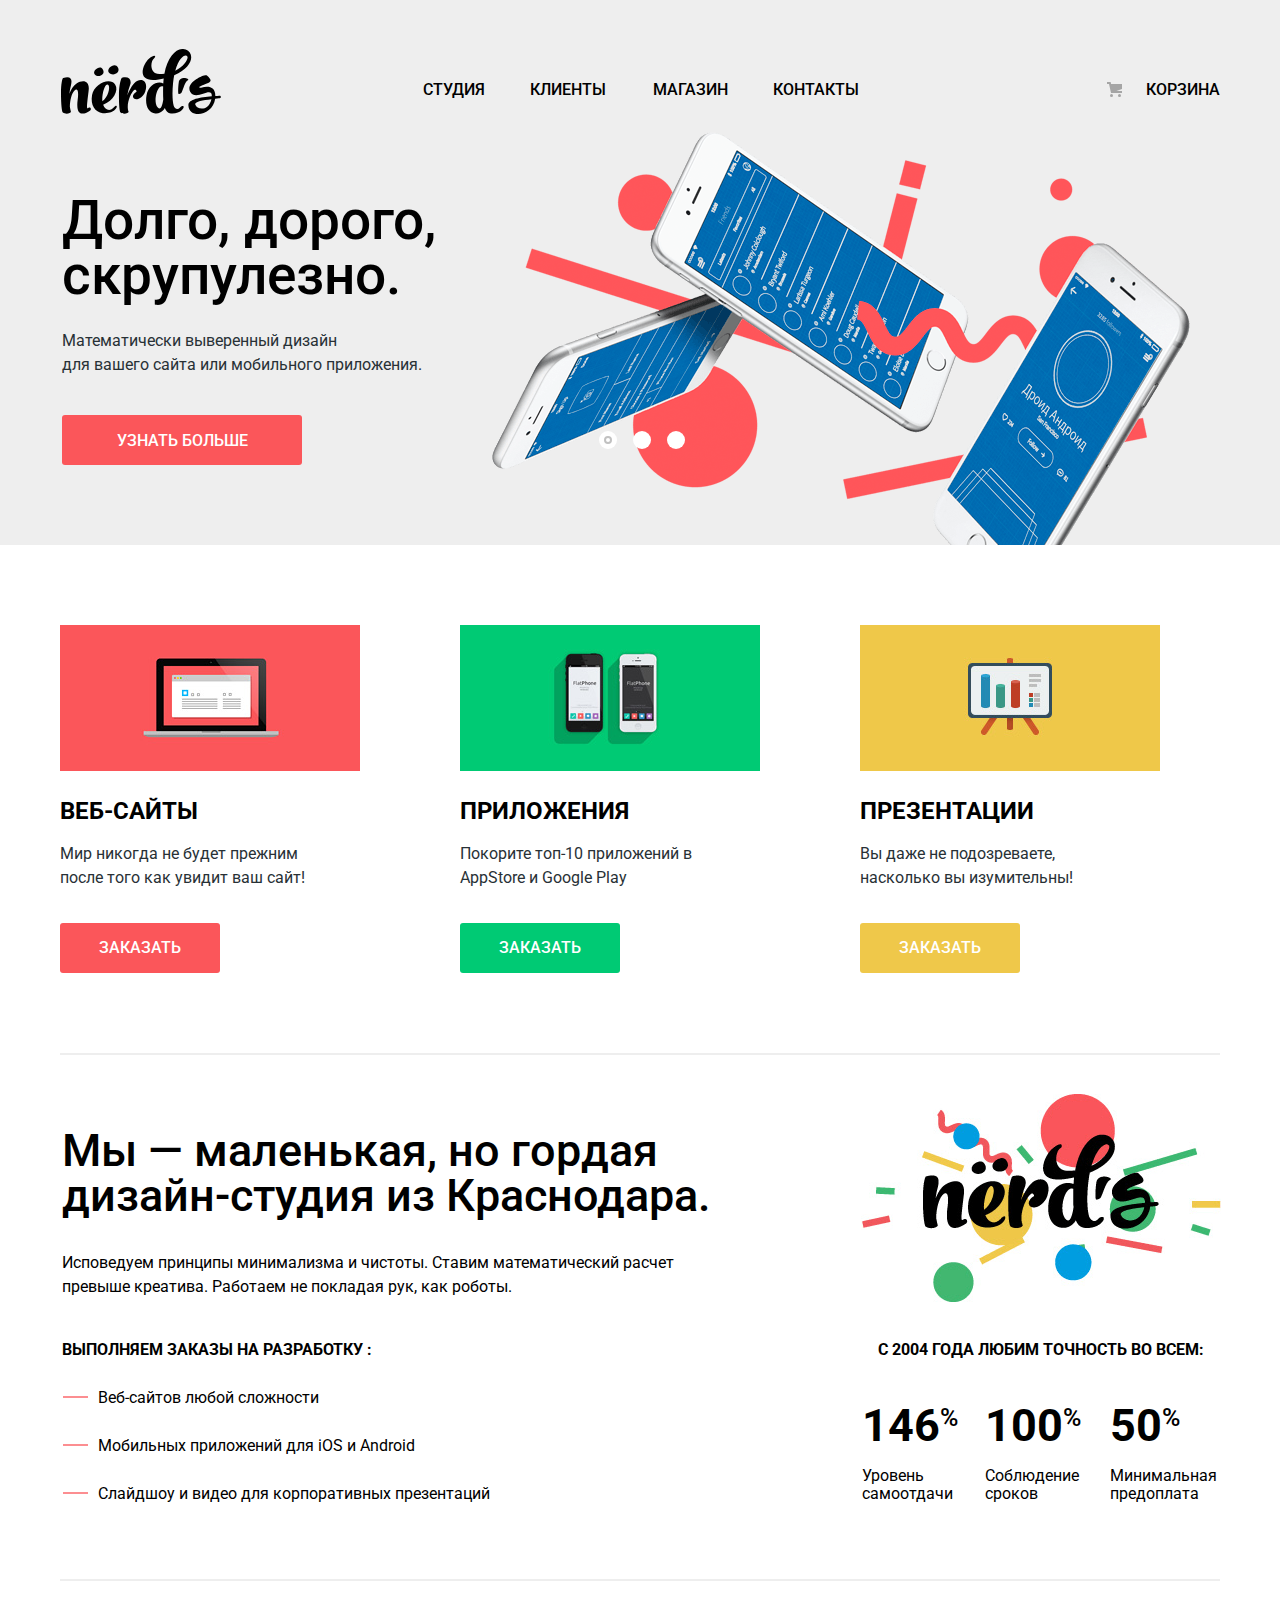
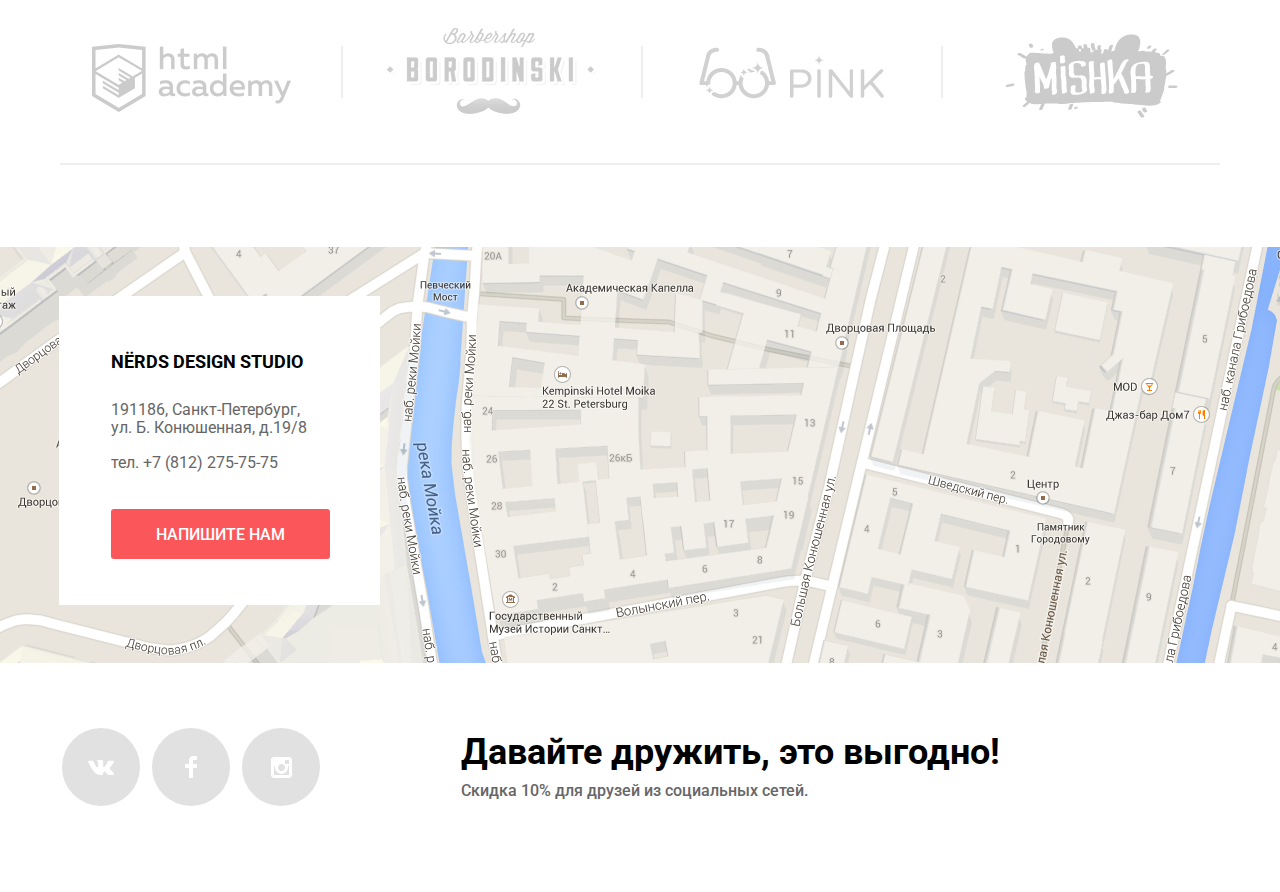
==== commit 8d87d853: "Подогнал главную страницу" ====
--- a/index.html
+++ b/index.html
@@ -61,7 +61,7 @@
       </div>
     </header>
     <main>
-      <div class="container-promo">
+      <div class="container">
         <section class="promo-block">
           <ul class="reset-list promo-list">
             <li class="promo-item promo-item-site">
@@ -85,7 +85,7 @@
            <h2 class="visually-hidden">О нас</h2>
            <div class="about-us-left">
              <b class="left-title">Мы&nbsp;&mdash; маленькая, но гордая дизайн-студия из Краснодара.</b>
-             <p class="left-text">Исповедуем приципы минимализма и чистоты. Ставим математический расчет превыше креатива. Работаем не покладая рук, как роботы.</p>
+             <p class="left-text">Исповедуем принципы минимализма и чистоты. Ставим математический расчет превыше креатива. Работаем не покладая рук, как роботы.</p>
              <h3>Выполняем заказы на разработку :</h3>
              <ul class="about-us-list">
                <li class="about-us-list-item">
@@ -156,7 +156,7 @@
        </section>
    </main>
    <footer class="footer-page">
-     <div class="container-footer">
+     <div class="container">
        <div class="footer-page-wrapper">
          <section class="social-offer">
            <h2 class="visually-hidden">Мы в социальных сетях</h2>
--- a/css/style.css
+++ b/css/style.css
@@ -6,7 +6,7 @@
 	font-weight: 400;
 	line-height: 1.5;
 	min-width: 1200px;
-  overflow-x: hidden;
+	overflow-x: hidden;
 }
 
 a {
@@ -24,7 +24,7 @@
 
 .reset-list{
 	margin: 0;
-  padding: 0;
+	padding: 0;
 	list-style: none;
 }
 
@@ -41,16 +41,15 @@
 }
 
 .page-header {
-  padding-top: 49px;
-	padding-right: 147px;
-  background-color: #eeeeee;
+	padding-top: 49px;
+	background-color: #eeeeee;
 }
 
 .page-header-catalog {
-  padding-top: 50px;
-  background-color: #eeeeee;
-  min-height: 304px;
-  margin-bottom: 40px;
+	padding-top: 50px;
+	background-color: #eeeeee;
+	min-height: 304px;
+	margin-bottom: 40px;
 }
 
 .page-header-catalog h1 {
@@ -59,26 +58,18 @@
 	font-size: 55px;
 }
 
-.container-catalog {
-	width: 1160px;
-	padding-right: 10px;
-	padding-left: 10px;
-	margin: 0 auto;
-	margin-left: 128px;
-}
-
 .main-menu {
 	display: flex;
 	align-items: center;
 	font-size: 16px;
-  font-weight: 500;
-  line-height: 1;
-  color: #000000;
+	font-weight: 500;
+	line-height: 1;
+	color: #000000;
 }
 
 .main-menu-wrapper {
 	min-width: 560px;
-	margin-left: 61px;
+	margin-left: 62px;
 	margin-top: 14px;
 }
 
@@ -98,23 +89,13 @@
 	margin-right: 45px;
 }
 
-.main-menu-nav li:nth-child(1) {
-	margin-right: 46px;
-	letter-spacing: 0;
-}
-
 .main-menu-nav li:nth-child(2) {
 	margin-right: 47px;
 	letter-spacing: 0;
 }
 
-.main-menu-nav li:nth-child(3) {
-	margin-right: 45px;
-	letter-spacing: 0;
-}
-
 .main-menu-nav li:nth-child(4) {
-	letter-spacing: 0;
+	margin-right: 0;
 }
 
 .main-menu-nav a,
@@ -135,7 +116,7 @@
 
 .main-menu-nav .active {
 	padding-bottom: 10px;
-  border-bottom: 2px solid #f7898b;
+	border-bottom: 2px solid #f7898b;
 }
 
 .main-cart {
@@ -152,30 +133,30 @@
 
 .main-cart a::before {
 	content: "";
-  position: absolute;
-  left: -39px;
+	position: absolute;
+	left: -39px;
 	width: 15px;
-  height: 15px;
-  background-image: url("../img/cart-icon.svg");
-  background-repeat: no-repeat;
+	height: 15px;
+	background-image: url("../img/cart-icon.svg");
+	background-repeat: no-repeat;
 	opacity: 0.3;
 }
 
 .main-cart-catalog a::before {
 	content: "";
-  position: absolute;
-  left: -39px;
+	position: absolute;
+	left: -39px;
 	width: 15px;
-  height: 15px;
-  background-image: url("../img/cart-icon.svg");
-  background-repeat: no-repeat;
+	height: 15px;
+	background-image: url("../img/cart-icon.svg");
+	background-repeat: no-repeat;
 	opacity: 0.3;
 }
 
 .header-logo {
 	width: 160px;
 	height: 72px;
-	padding-left: 2px;
+	padding-left: 1px;
 	margin-right: 140px;
 }
 
@@ -191,7 +172,7 @@
 .slider-container {
 	width: 1160px;
 	margin: 0 auto;
-	padding: 0 20px 0 0;
+	padding: 0 21px 0 0;
 	box-sizing: border-box;
 }
 
@@ -255,7 +236,7 @@
 .slide-text:nth-child(1) {
 	background-image: url("../img/slide1.png");
 	background-repeat: no-repeat;
-	background-position: 98% 16px;
+	background-position: 98% 15px;
 }
 
 .slide-text:nth-child(2) {
@@ -287,7 +268,7 @@
 #slider-btn-3:checked ~ .slider-label .slider-item-3::before {
 	content: "";
 	position: absolute;
-	left: 50%;
+	left: 55%;
 	top: 50%;
 	width: 4px;
 	height: 4px;
@@ -301,7 +282,7 @@
 .slide-title {
 	max-width: 600px;
 	margin: 0;
-	margin-bottom: 27px;
+	margin-bottom: 26px;
 	font-size: 55px;
 	line-height: 1;
 	font-weight: 500;
@@ -333,14 +314,6 @@
 	box-shadow: 0 3px rgba(0,0,0,0.1) inset;
 }
 
-.container-promo {
-	width: 1160px;
-	padding-right: 10px;
-	padding-left: 10px;
-	margin: 0 auto;
-	margin-right: 283px;
-}
-
 .promo-block {
 	padding-bottom: 80px;
 	border-bottom: 2px solid #eeeeee;
@@ -355,8 +328,6 @@
 
 .promo-list {
 	display: flex;
-	list-style: none;
-	padding-left: 10px;
 	margin: 0;
 }
 
@@ -372,34 +343,30 @@
 	padding-right: 22px;
 	color: #283136;
 }
-
+/* Если оно активно, то применяется ко всем сразу р, пришлось отключить
+.promo-list p:nth-child(2) {
+padding-left: 3px;
+}
+*/
 .promo-item {
 	width: 300px;
-  padding-top: 170px;
+	padding-top: 171px;
 	padding-right: 0;
-  margin-right: 98px;
-  background-repeat: no-repeat;
-  background-position: 0 0;
-}
-
-.promo-item:nth-child(1) {
 	margin-right: 100px;
-}
-
-.promo-item:nth-child(2) {
-	margin-right: 100px;
+	background-repeat: no-repeat;
+	background-position: 0 0;
 }
 
 .promo-item-site {
-  background-image: url("../img/illustration-1.jpg");
+	background-image: url("../img/illustration-1.jpg");
 }
 
 .promo-item-app {
-  background-image: url("../img/illustration-2.jpg");
+	background-image: url("../img/illustration-2.jpg");
 }
 
 .promo-item-presentation {
-  background-image: url("../img/illustration-3.jpg");
+	background-image: url("../img/illustration-3.jpg");
 	margin-right:0;
 }
 
@@ -433,10 +400,10 @@
 }
 
 .about-us {
-  display: flex;
-  justify-content: space-between;
-	margin-bottom: 37px;
-	padding-left: 10px;
+	display: flex;
+	justify-content: space-between;
+	margin-bottom: 33px;
+	padding-left: 2px;
 }
 
 .about-us-left {
@@ -469,15 +436,15 @@
 }
 
 .indicators {
-  min-width: 420px;
-	padding-left: 91px;
+	min-width: 420px;
+	padding-left: 89px;
 	text-align: center;
 }
 
 .indicators img {
 	margin-top: -34px;
-  padding-bottom: 29px;
-  padding-left: 35px;
+	padding-bottom: 29px;
+	padding-left: 40px;
 }
 
 .tagline {
@@ -494,14 +461,11 @@
 
 .about-us td {
 	text-align: left;
-}
-
-.about-us td:nth-child(1) {
-	padding-right: 13px;
-}
-
-.about-us td:nth-child(2) {
-	padding-right: 21px;
+	padding-right: 20px;
+}
+
+.about-us td:nth-child(3) {
+	padding-right: 0;
 }
 
 .left-title {
@@ -515,13 +479,13 @@
 
 .about-us-left .left-text {
 	margin-bottom: 0;
-	margin-top: 34px;
+	margin-top: 33px;
 	font-size: 16px;
 }
 
 .about-us-left h3 {
 	display: inline-block;
-  margin-bottom: 10px;
+	margin-bottom: 10px;
 	font-weight: bold;
 	font-size: 16px;
 	text-transform: uppercase;
@@ -554,7 +518,7 @@
 }
 
 .partners {
-	margin-bottom: 82px;
+	margin-bottom: 80px;
 }
 
 .partners img {
@@ -580,7 +544,6 @@
 	align-items: center;
 	padding-top: 37px;
 	padding-bottom: 38px;
-	padding-left: 6px;
 	border-top: 2px solid #eeeeee;
 	border-bottom: 2px solid #eeeeee;
 }
@@ -589,29 +552,18 @@
 	position: relative;
 	text-align: center;
 	width: 22%;
-	padding-right: 17px;
+	padding-right: 40px;
+	padding-left: 3px;
+	padding-top: 10px;
 }
 
 .partners-item:nth-child(1) {
-	padding-right: 39px;
-	padding-top: 13px;
-	padding-left: 5px;
-}
-
-.partners-item:nth-child(2) {
-	padding-right: 39px;
-	padding-top: 3px;
-}
-
-.partners-item:nth-child(3) {
-	/*padding-right: 31px;*/
-	padding-top: 3px;
-
+	padding-top: 20px;
 }
 
 .partners-item:nth-child(4) {
-	/*padding-right: 31px;*/
-	padding-top: 2px;
+	padding-right: 0;
+	padding-top: 16px;
 }
 
 .partners-item::after {
@@ -619,7 +571,7 @@
 	display: block;
 	position: absolute;
 	top: 50%;
-	right: 7px;
+	right: 16px;
 	width: 2px;
 	height: 52px;
 	transform: translateY(-50%);
@@ -639,7 +591,7 @@
 	display: flex;
 	flex-direction: column;
 	top: 51px;
-	left: -65px;
+	left: 9px;
 	padding: 50px 69px 46px 52px;
 	width: 200px;
 	z-index: 1;
@@ -658,8 +610,8 @@
 
 .contact h3 {
 	font-weight: 700;
-  font-size: 18px;
-  line-height: 1.8125;
+	font-size: 18px;
+	line-height: 1.8125;
 	margin: 0;
 	padding-bottom: 22px;
 }
@@ -673,7 +625,7 @@
 
 .address {
 	line-height: 18px;
-	margin-bottom: 16px;
+	margin-bottom: 17px;
 }
 
 .phone {
@@ -785,7 +737,7 @@
 
 .price-controls label {
 	max-width: calc(100% - 80px);
-  padding-right: 9px;
+	padding-right: 9px;
 	padding-top: 7px;
 	padding-left: 2px;
 	font-size: 16px;
@@ -1039,10 +991,10 @@
 }
 
 .content-items {
-  width: 1160px;
-  padding-right: 20px;
-  margin-right: auto;
-  margin-left: auto;
+	width: 1160px;
+	padding-right: 20px;
+	margin-right: auto;
+	margin-left: auto;
 	margin-bottom: 63px;
 }
 
@@ -1059,8 +1011,8 @@
 
 .item-img {
 	position: relative;
-  width: 360px;
-  padding-top: 40px;
+	width: 360px;
+	padding-top: 40px;
 	margin-bottom: 33px;
 }
 
@@ -1071,7 +1023,7 @@
 
 .item-img:hover {
 	box-shadow: 0px 6px 15px 0 rgba(0, 1, 1, 0.25);
-  background-color: #ffffff;
+	background-color: #ffffff;
 }
 
 .item-img:hover .item-buy {
@@ -1083,18 +1035,18 @@
 }
 
 .item-img::before {
-  content: "";
-  position: absolute;
-  top: 2px;
-  right: 0;
-  left: 0;
-  height: 40px;
-  background: url("../img/browser.svg") 0 0 no-repeat;
-  opacity: 0.12;
+	content: "";
+	position: absolute;
+	top: 2px;
+	right: 0;
+	left: 0;
+	height: 40px;
+	background: url("../img/browser.svg") 0 0 no-repeat;
+	opacity: 0.12;
 }
 
 .item-img:hover::before {
-  opacity: 1;
+	opacity: 1;
 }
 
 .item-buy {
@@ -1107,7 +1059,7 @@
 	padding: 0 50px;
 	min-height: 230px;
 	text-align: center;
-  background-color: #eeeeee;
+	background-color: #eeeeee;
 }
 
 .item-buy a {
@@ -1118,7 +1070,7 @@
 
 .item-buy .btn {
 	background-color: #fb565a;
-  color: #ffffff;
+	color: #ffffff;
 }
 
 .item-buy .btn:hover {
@@ -1132,17 +1084,17 @@
 
 .catalog-item {
 	font-size: 17.5px;
-  line-height: 2;
-  font-weight: bold;
-  color: #000000;
-  text-align: center;
+	line-height: 2;
+	font-weight: bold;
+	color: #000000;
+	text-align: center;
 }
 
 .catalog-item p {
 	font-size: 16px;
-  line-height: 1.125;
-  color: #666666;
-  text-align: center;
+	line-height: 1.125;
+	color: #666666;
+	text-align: center;
 }
 
 .paginator-list {
@@ -1192,24 +1144,18 @@
 	box-shadow: 0 -3px  #bfbfbf;
 }
 
-.container-footer {
-	width: 1160px;
-	margin: 0 auto;
-	margin-left: 135px;
-	padding: 0 20px 0 0;
-	box-sizing: border-box;
-}
-
 .footer-page-wrapper {
 	display: flex;
 	align-items: center;
-	margin-top: 62px;
-	padding-left: 5px;
+	margin-top: 61px;
+	padding-right: 15px;
 }
 
 .social-offer {
 	width: 267px;
-	margin-right: 140px;
+	margin-right: 138px;
+	margin-top: 2px;
+	padding-left: 2px;
 }
 
 .social-offer a {
@@ -1267,6 +1213,7 @@
 }
 
 .footer-offer p {
+	font-weight: 500;
 	line-height: 22px;
 	margin: 0;
 	padding-top: 6px;
@@ -1277,7 +1224,8 @@
 	font-size: 36px;
 	font-weight: 700;
 	line-height: 1;
-	padding-bottom: 5px;
+	padding-bottom: 4px;
+	padding-top: 3px;
 	color: #000000;
 }
 
@@ -1301,8 +1249,8 @@
 .popup h2 {
 	margin: 0;
 	font-size: 45px;
-  font-weight: 500;
-  color: #000000;
+	font-weight: 500;
+	color: #000000;
 }
 
 .popup p {
@@ -1421,8 +1369,8 @@
 }
 
 .popup-show {
-  display: block;
-  animation: zoom 0.6s;
+	display: block;
+	animation: zoom 0.6s;
 }
 
 .popup-error {
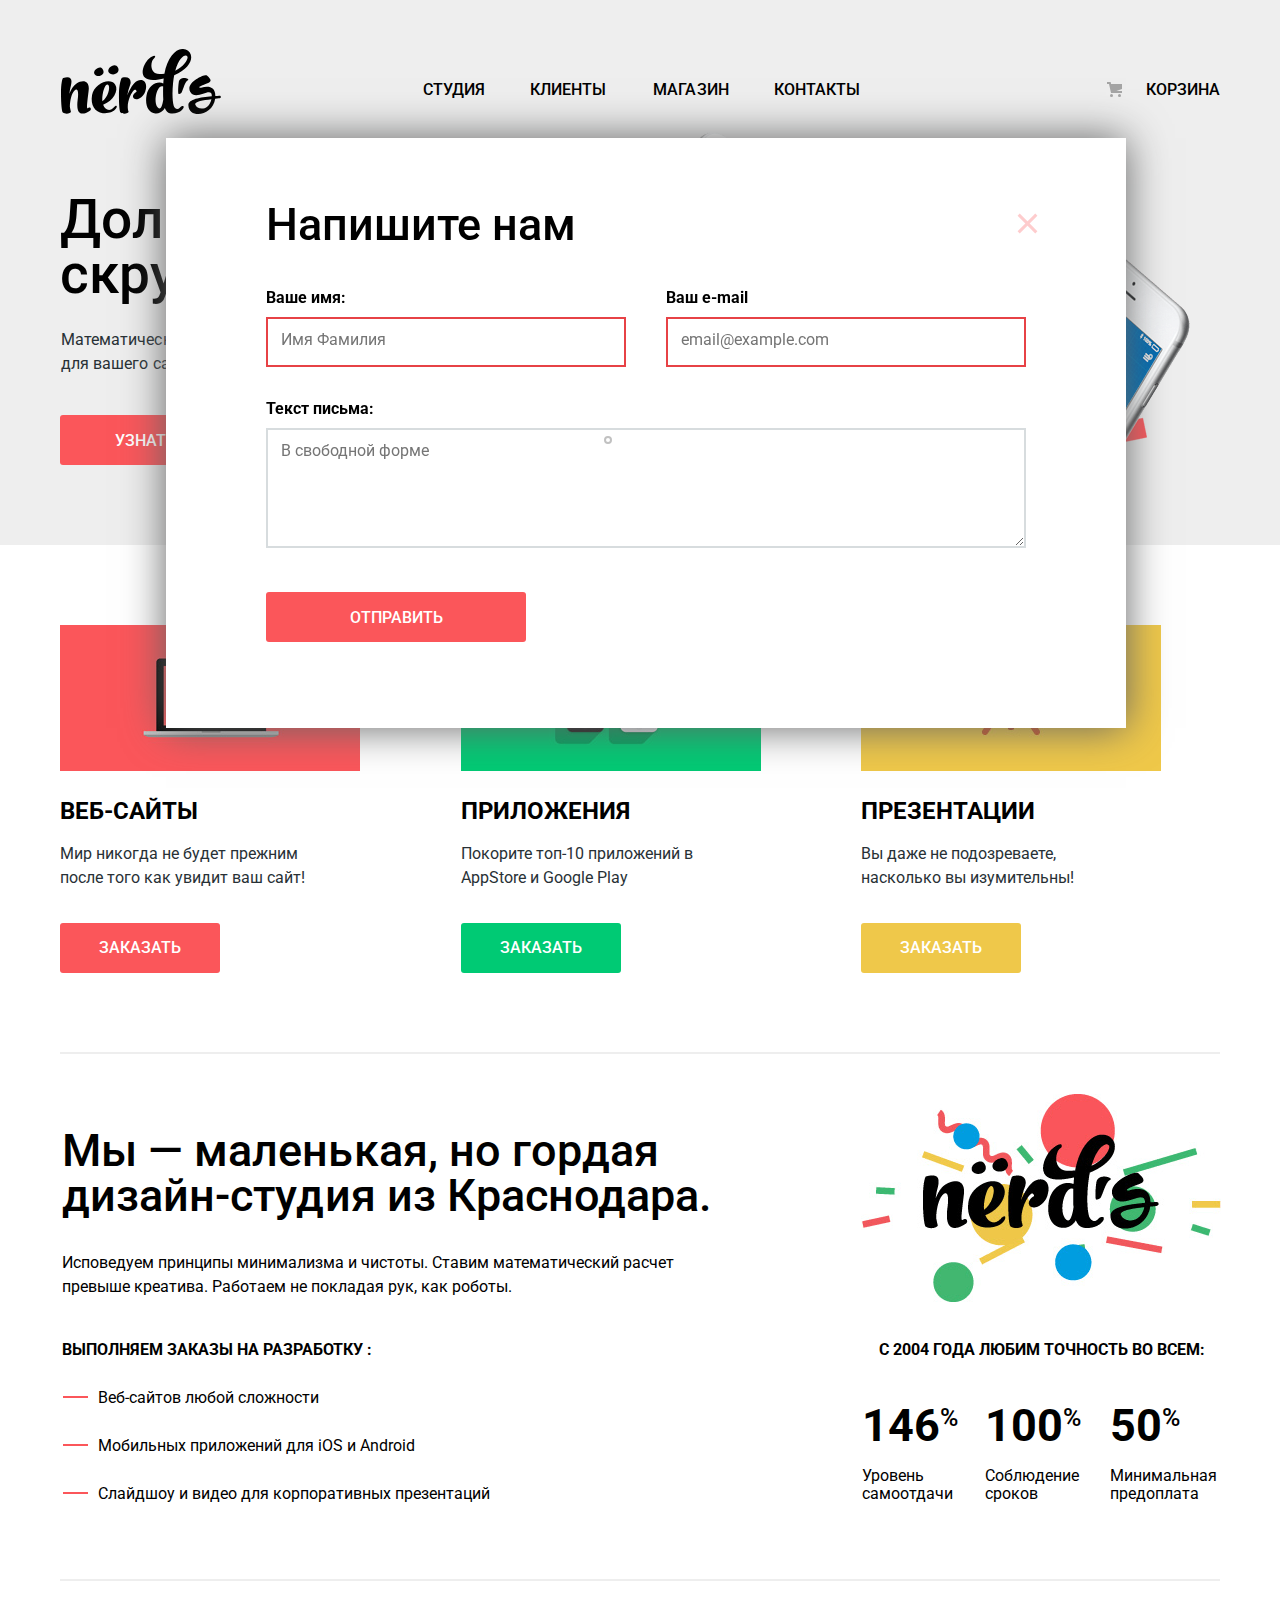
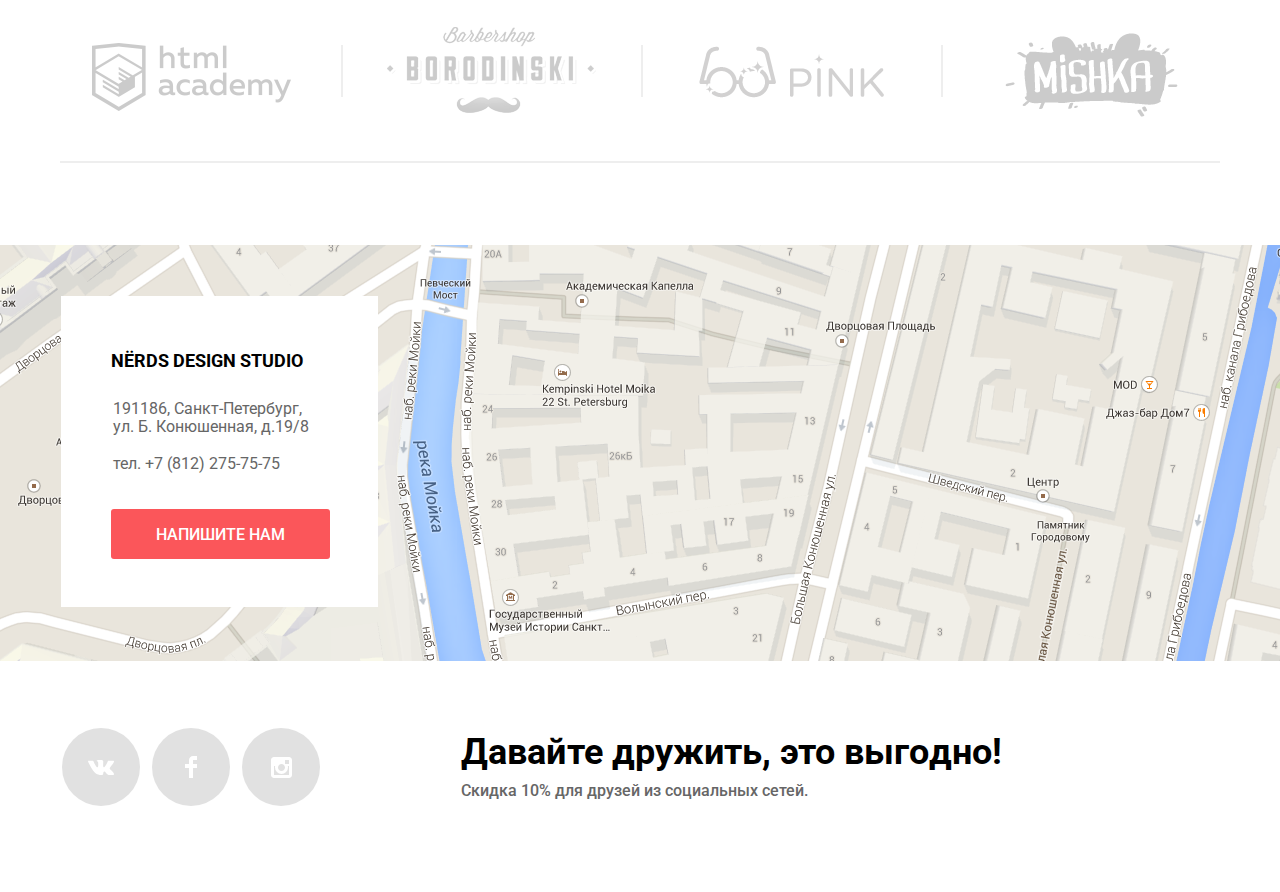
==== commit 0c0fcc92: "Просто пэрсик" ====
--- a/index.html
+++ b/index.html
@@ -186,16 +186,16 @@
      </div>
    </footer>
    <div class="container">
-     <section class="popup" hidden>
+     <section class="popup">
        <h2>Напишите нам</h2>
        <form class="feedback" action="https://echo.htmlacademy.ru" method="post" novalidate>
          <p class="feedback-item">
            <label for="feedback-name">Ваше имя:</label>
-           <input type="text" id="feedback-name" name="name" placeholder="Имя Фамилия" required>
+           <input type="text" class="feedback-input" id="feedback-name" name="name" placeholder="Имя Фамилия" required>
          </p>
          <p class="feedback-item">
            <label for="feedback-email">Ваш e-mail</label>
-           <input type="email" id="feedback-email" name="e-mail" placeholder="email@example.ru" required>
+           <input type="email" class="feedback-input" id="feedback-email" name="e-mail" placeholder="email@example.com" required>
          </p>
          <p class="feedback-item">
            <label for="feedback-letter">Текст письма:</label>
--- a/css/style.css
+++ b/css/style.css
@@ -1,12 +1,11 @@
 body {
 	margin: 0;
 	padding: 0;
+	min-width: 1200px;
 	font-family: "Roboto", Arial, sans-serif;
 	font-size: 16px;
 	font-weight: 400;
 	line-height: 1.5;
-	min-width: 1200px;
-	overflow-x: hidden;
 }
 
 a {
@@ -46,14 +45,14 @@
 }
 
 .page-header-catalog {
-	padding-top: 50px;
+	padding-top: 49px;
 	background-color: #eeeeee;
 	min-height: 304px;
 	margin-bottom: 40px;
 }
 
 .page-header-catalog h1 {
-	margin-top: 60px;
+	margin-top: 61px;
 	text-align: center;
 	font-size: 55px;
 }
@@ -87,6 +86,7 @@
 
 .main-menu-nav li {
 	margin-right: 45px;
+	letter-spacing: 0.05px;
 }
 
 .main-menu-nav li:nth-child(2) {
@@ -122,12 +122,6 @@
 .main-cart {
 	position: relative;
 	margin-top: 14px;
-	margin-left: auto;
-}
-
-.main-cart-catalog {
-	position: relative;
-	margin-top: 12px;
 	margin-left: auto;
 }
 
@@ -160,12 +154,12 @@
 	margin-right: 140px;
 }
 
-.header-logo:hover,
-.header-logo:focus {
+.header-logo[href]:hover,
+.header-logo[href]:focus {
 	opacity: 0.8;
 }
 
-.header-logo:active {
+.header-logo[href]:active {
 	opacity: 0.3;
 }
 
@@ -223,14 +217,16 @@
 
 .slide-text {
 	display: none;
-	padding: 76px 0 80px 2px;
+	padding: 75px 2px 80px 0;
 }
 
 .slide-text p {
 	max-width: 430px;
 	margin: 0;
-	margin-bottom: 38px;
+	margin-bottom: 39px;
+	padding-left: 1px;
 	color: #283136;
+	letter-spacing: 0.05px;
 }
 
 .slide-text:nth-child(1) {
@@ -286,6 +282,7 @@
 	font-size: 55px;
 	line-height: 1;
 	font-weight: 500;
+	letter-spacing: 0.05px;
 }
 
 .btn {
@@ -315,9 +312,9 @@
 }
 
 .promo-block {
-	padding-bottom: 80px;
+	padding-bottom: 79px;
 	border-bottom: 2px solid #eeeeee;
-	margin-bottom: 73px;
+	margin-bottom: 74px;
 }
 
 .promo-block a {
@@ -359,10 +356,12 @@
 
 .promo-item-site {
 	background-image: url("../img/illustration-1.jpg");
+	margin-right: 101px;
 }
 
 .promo-item-app {
 	background-image: url("../img/illustration-2.jpg");
+	margin-right: 100px;
 }
 
 .promo-item-presentation {
@@ -432,7 +431,7 @@
 	left: -35px;
 	width: 25px;
 	height: 2px;
-	background-color: #fc8e91;
+	background-color: #fb565a;
 }
 
 .indicators {
@@ -451,7 +450,7 @@
 	display: block;
 	font-weight: 700;
 	padding-bottom: 38px;
-	padding-left: 40px;
+	padding-left: 42px;
 }
 
 .about-us table {
@@ -475,6 +474,11 @@
 	padding: 0;
 	padding-bottom: 16px;
 	margin: 0;
+}
+
+.about-us-left b {
+	margin-bottom: 1px;
+	letter-spacing: 0.05px
 }
 
 .about-us-left .left-text {
@@ -542,8 +546,8 @@
 	display: flex;
 	justify-content: space-around;
 	align-items: center;
-	padding-top: 37px;
-	padding-bottom: 38px;
+	padding-top: 36px;
+	padding-bottom: 37px;
 	border-top: 2px solid #eeeeee;
 	border-bottom: 2px solid #eeeeee;
 }
@@ -590,9 +594,9 @@
 	position: absolute;
 	display: flex;
 	flex-direction: column;
-	top: 51px;
-	left: 9px;
-	padding: 50px 69px 46px 52px;
+	top: 53px;
+	left: 11px;
+	padding: 49px 67px 48px 50px;
 	width: 200px;
 	z-index: 1;
 	background-color: #ffffff;
@@ -625,12 +629,14 @@
 
 .address {
 	line-height: 18px;
-	margin-bottom: 17px;
+	margin-bottom: 19px;
+	padding-left: 2px;
 }
 
 .phone {
 	line-height: 18px;
-	margin-bottom: 37px;
+	margin-bottom: 36px;
+	padding-left: 2px;
 }
 
 .js-btn-popup {
@@ -655,7 +661,7 @@
 .filter {
 	width: 260px;
 	flex-shrink: 0;
-	margin-top: 16px;
+	margin-top: 17px;
 }
 
 .filter-input,
@@ -708,7 +714,7 @@
 
 .range-controls .toggle {
 	position: absolute;
-	top: 31px;
+	top: 30px;
 	left: 0;
 	width: 4px;
 	height: 4px;
@@ -721,11 +727,11 @@
 }
 
 .range-controls .toggle-min {
-	left: 18px;
+	left: 19px;
 }
 
 .range-controls .toggle-max {
-	left: 160px;
+	left: 161px;
 }
 
 .price-controls {
@@ -747,8 +753,9 @@
 .price-controls input {
 	width: 60px;
 	padding: 8px 10px;
-	/*margin-left: 11px;*/
-	margin-right: 33px;
+	padding-top: 9px;
+	padding-left: 19px;
+	margin-right: 25px;
 	font-size: 16px;
 	text-align: center;
 	color: #283136;
@@ -757,6 +764,10 @@
 	background: #f1f1f1;
 }
 
+.price-controls input:nth-child(2) {
+	padding-right: 7px;
+}
+
 .price-to {
 	text-align: right;
 }
@@ -768,7 +779,7 @@
 }
 
 .particulars {
-	margin-bottom: 27px;
+	margin-bottom: 22px;
 	padding-left: 0;
 	padding-top: 0;
 }
@@ -796,16 +807,19 @@
 	font-weight: 700;
 	line-height: 30px;
 	margin-bottom: 23px;
+	letter-spacing: 0.5px;
 }
 
 .grid legend {
-	margin-bottom: 7px;
+	margin-bottom: 6px;
+	letter-spacing: 0.05px;
 }
 
 .particulars legend {
 	margin-bottom: 14px;
 	font-size: 18px;
 	line-height: 30px;
+	letter-spacing: 0.05px;
 }
 
 .filter .filter-radio,
@@ -876,7 +890,7 @@
 	font-weight: 500;
 	text-align: center;
 	vertical-align: middle;
-	padding: 13px 0;
+	padding: 17px 0;
 	color: #000000;
 	background-color: #eeeeee;
 	border: none;
@@ -901,7 +915,7 @@
 }
 
 .shop-sort {
-	margin-bottom: 49px;
+	margin-bottom: 53px;
 	margin-top: 18px;
 }
 
@@ -991,11 +1005,10 @@
 }
 
 .content-items {
-	width: 1160px;
 	padding-right: 20px;
 	margin-right: auto;
 	margin-left: auto;
-	margin-bottom: 63px;
+	margin-bottom: 61px;
 }
 
 .shop-selection {
@@ -1106,6 +1119,7 @@
 .paginator-list li {
 	display: inline-block;
 	vertical-align: top;
+	margin-right: 6px;
 }
 
 .paginator-list a {
@@ -1114,7 +1128,6 @@
 	width: 45px;
 	height: 45px;
 	margin: 0;
-	margin-right: 8px;
 	font-size: 16px;
 	font-weight: 500;
 	line-height: 2.8125;
@@ -1147,7 +1160,7 @@
 .footer-page-wrapper {
 	display: flex;
 	align-items: center;
-	margin-top: 61px;
+	margin-top: 63px;
 	padding-right: 15px;
 }
 
@@ -1227,6 +1240,7 @@
 	padding-bottom: 4px;
 	padding-top: 3px;
 	color: #000000;
+	letter-spacing: 0.05px;
 }
 
 .popup {
@@ -1238,7 +1252,7 @@
 	height: 590px;
 	margin-left: -474px;
 	padding-left: 100px;
-	padding-top: 68px;
+	padding-top: 53px;
 	padding-right: 80px;
 	padding-bottom: 84px;
 	background-color: #ffffff;
@@ -1253,49 +1267,59 @@
 	color: #000000;
 }
 
-.popup p {
-	display: inline-block;
+.feedback {
+	display: flex;
+	justify-content: space-between;
+	flex-wrap: wrap;
+	width: 760px;
+}
+
+.feedback-item:first-of-type {
+	margin-right: 40px;
+}
+
+.feedback-item:nth-of-type(3) {
+	flex-basis: 100%;
+	margin-bottom: 37px;
+	margin-top: 17px;
+}
+
+.feedback-item {
+	flex-grow: 1;
+	margin-top: 30px;
+}
+
+.feedback-input {
+	box-sizing: border-box;
+	width: 100%;
+	height: 50px;
+	padding: 6px 10px 10px 13px;
+	border: 2px solid #d7dcde;
+}
+
+.feedback-input:hover {
+	border-color: #b4b9bb;
+}
+
+.feedback-input:invalid {
+	color: #e74246;
+	border-color: currentColor;
 }
 
 .feedback label {
+	display: block;
+	margin-bottom: 10px;
 	font-weight: 700;
 	line-height: 18px;
 }
 
-.feedback input[type="text"] {
+.feedback textarea {
 	box-sizing: border-box;
-	width: 360px;
-	height: 50px;
-	padding-left: 13px;
-	border: 2px solid #d7dcde;
-}
-
-.feedback input[type="text"]:hover {
-	border: 2px solid #b4b9bb;
-}
-
-.feedback input[type="email"] {
-	box-sizing: border-box;
-	width: 360px;
-	height: 50px;
-	padding-left: 13px;
-	border: 2px solid #d7dcde;
-}
-
-.feedback input[type="email"]:hover {
-	border: 2px solid #b4b9bb;
-}
-
-.feedback input:invalid {
-	border: 2px solid #e74246;
-	color: #e74246;
-}
-
-.feedback textarea {
-	width: 760px;
+	width: 100%;
 	min-height: 120px;
 	padding: 12px 13px;
 	border: 2px solid #d7dcde;
+	resize: vertical;
 }
 
 .feedback textarea:hover {
@@ -1309,6 +1333,7 @@
 
 .popup .btn {
 	margin-bottom: 84px;
+	width: 260px;
 }
 
 .popup-close {
@@ -1327,9 +1352,9 @@
 .popup-close:after {
 	content: "";
 	position: absolute;
-	top: 10px;
-	left: 6px;
-	width: 19px;
+	top: 6px;
+	left: 1px;
+	width: 25px;
 	height: 3px;
 	background-color: #fecccd;
 }
@@ -1352,20 +1377,6 @@
 
 .popup-close::after {
 	transform: rotate(-45deg);
-}
-
-.feedback-item:nth-child(1) {
-	width: 360px;
-	margin-bottom: 30px;
-	margin-right: 56px;
-}
-
-.feedback-item:nth-child(2) {
-	width: 360px;
-}
-
-.feedback-item:nth-child(3) {
-	margin-bottom: 47px;
 }
 
 .popup-show {
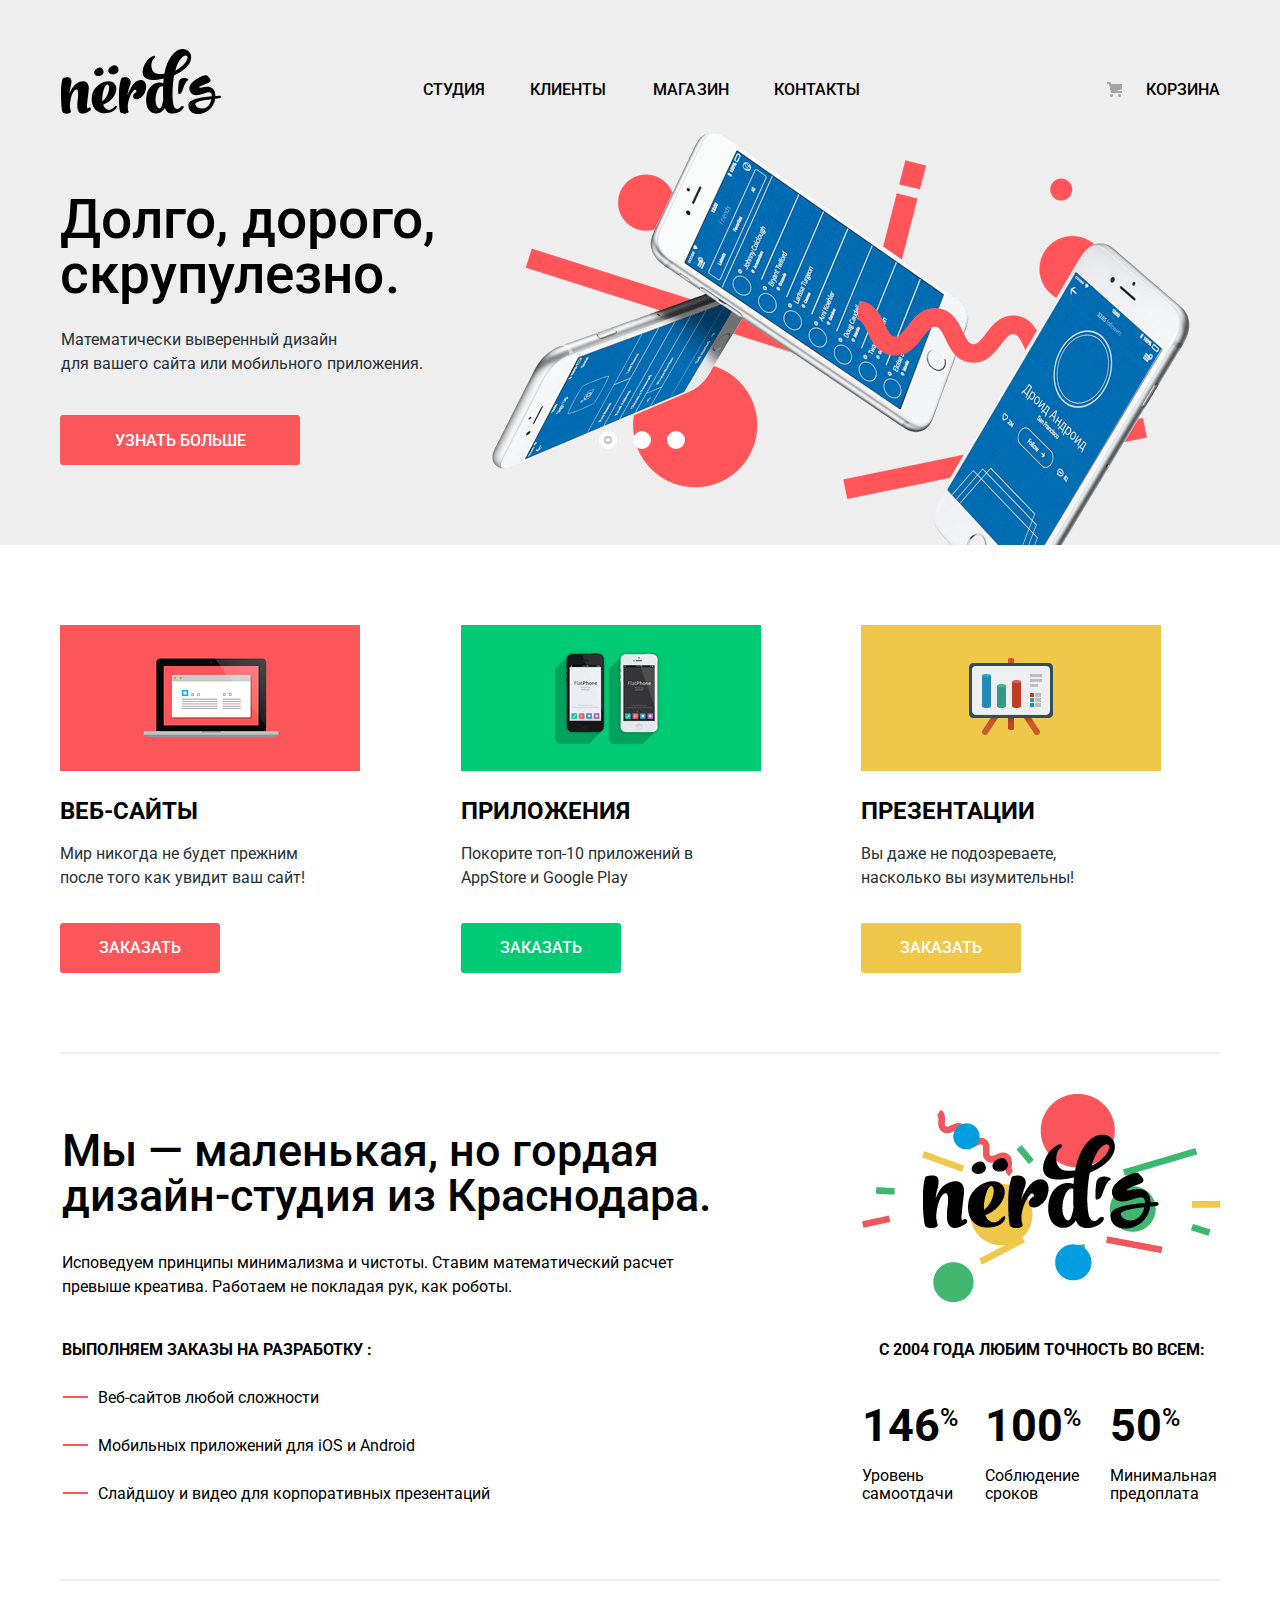
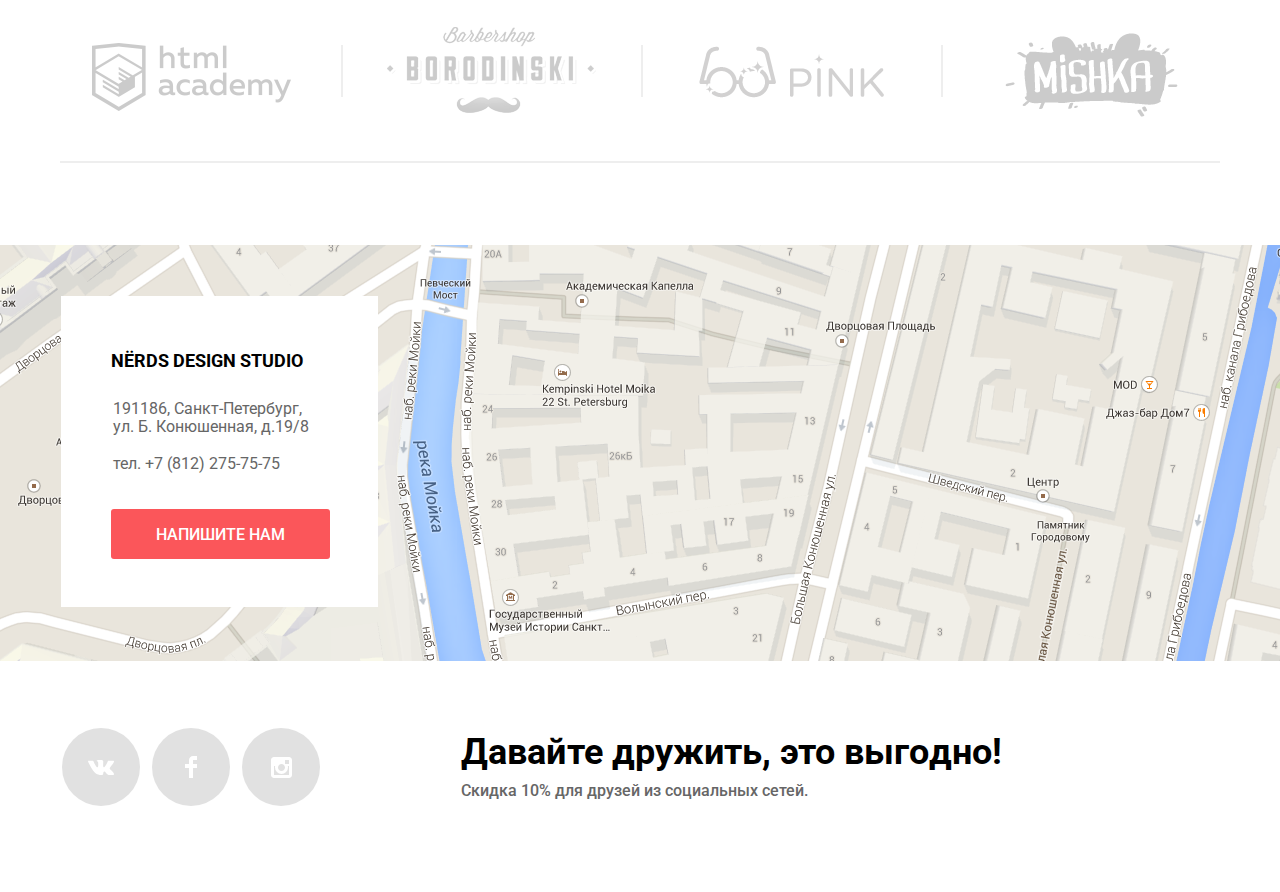
==== commit 43920d88: "Вишенка для прохождения допов" ====
--- a/index.html
+++ b/index.html
@@ -31,9 +31,9 @@
         </nav>
         <section class="slider">
           <div class="slider-container">
-            <input class="visually-hidden" type="radio" id="slider-btn-1" name="slider-btn" checked>
-            <input class="visually-hidden" type="radio" id="slider-btn-2" name="slider-btn">
-            <input class="visually-hidden" type="radio" id="slider-btn-3" name="slider-btn">
+            <input class="visually-hidden slider-btn-1" type="radio" id="slider-btn-1" name="slider-btn" checked>
+            <input class="visually-hidden slider-btn-2" type="radio" id="slider-btn-2" name="slider-btn">
+            <input class="visually-hidden slider-btn-3" type="radio" id="slider-btn-3" name="slider-btn">
             <div class="slider-label">
               <label class="slider-label-item slider-item-1" for="slider-btn-1">1</label>
               <label class="slider-label-item slider-item-2" for="slider-btn-2">2</label>
@@ -186,7 +186,7 @@
      </div>
    </footer>
    <div class="container">
-     <section class="popup">
+     <section class="popup" hidden>
        <h2>Напишите нам</h2>
        <form class="feedback" action="https://echo.htmlacademy.ru" method="post" novalidate>
          <p class="feedback-item">
--- a/css/style.css
+++ b/css/style.css
@@ -247,21 +247,21 @@
 	background-position: 100% 20px;
 }
 
-#slider-btn-1:checked ~ .slide .slide-text:nth-child(1) {
+.slider-btn-1:checked ~ .slide .slide-text:nth-child(1) {
 	display: block;
 }
 
-#slider-btn-2:checked ~ .slide .slide-text:nth-child(2) {
+.slider-btn-2:checked ~ .slide .slide-text:nth-child(2) {
 	display: block;
 }
 
-#slider-btn-3:checked ~ .slide .slide-text:nth-child(3) {
+.slider-btn-3:checked ~ .slide .slide-text:nth-child(3) {
 	display:block;
 }
 
-#slider-btn-1:checked ~ .slider-label .slider-item-1::before,
-#slider-btn-2:checked ~ .slider-label .slider-item-2::before,
-#slider-btn-3:checked ~ .slider-label .slider-item-3::before {
+.slider-btn-1:checked ~ .slider-label .slider-item-1::before,
+.slider-btn-2:checked ~ .slider-label .slider-item-2::before,
+.slider-btn-3:checked ~ .slider-label .slider-item-3::before {
 	content: "";
 	position: absolute;
 	left: 55%;
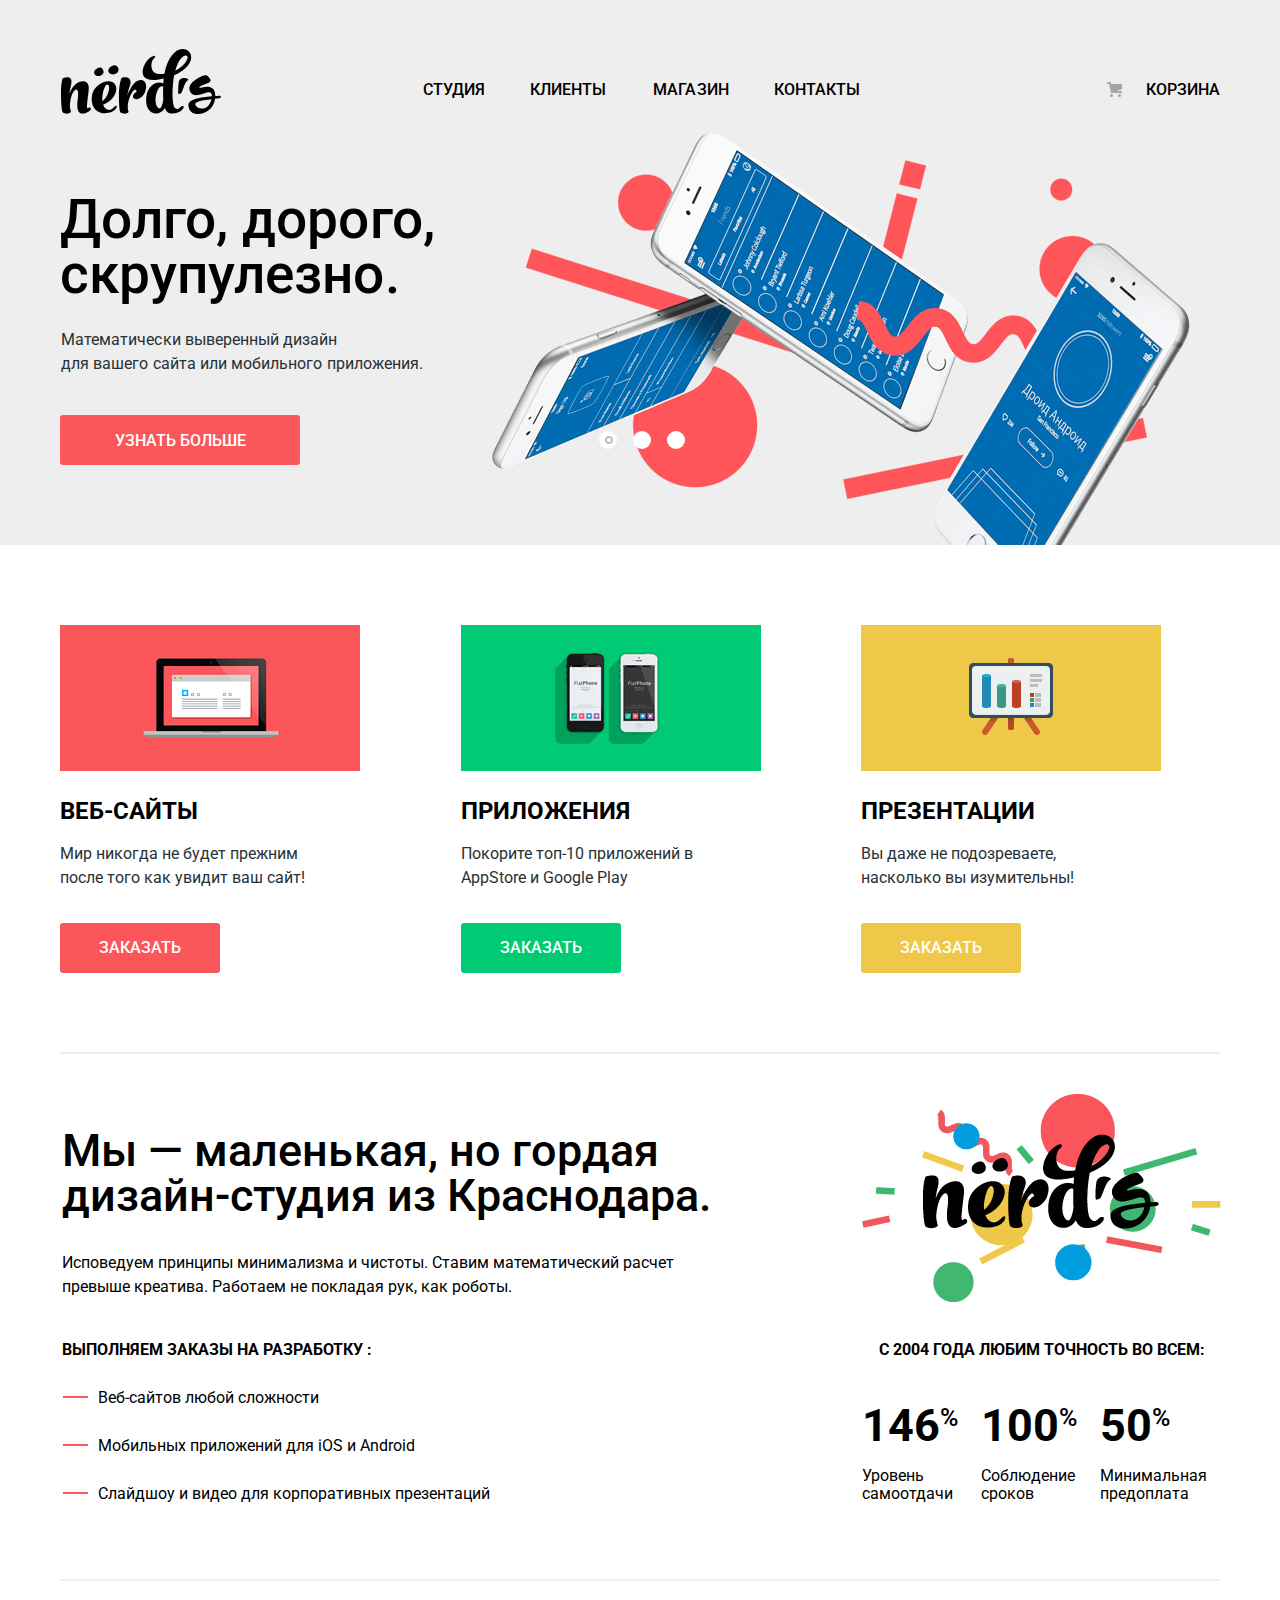
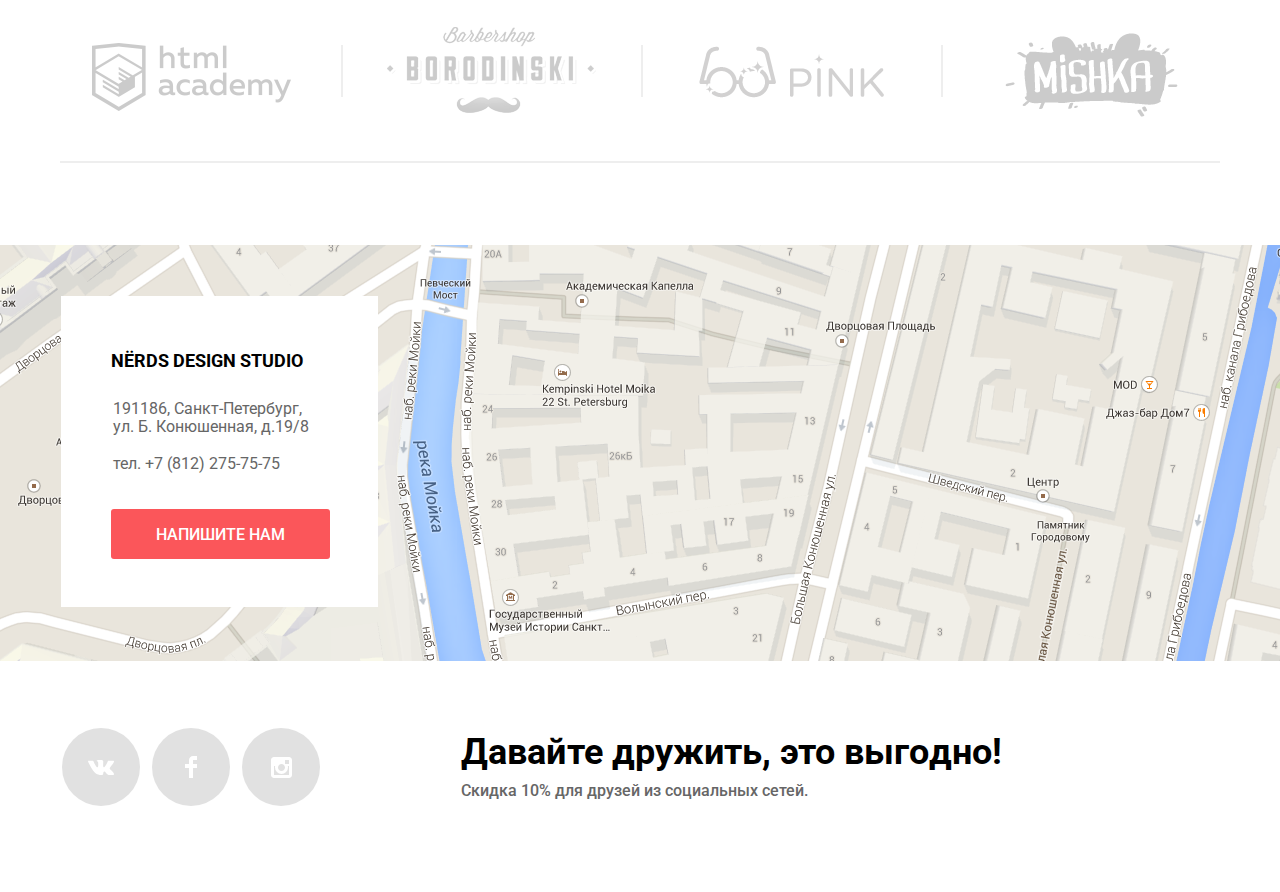
==== commit 4709cf3a: "На финалочку" ====
--- a/index.html
+++ b/index.html
@@ -41,17 +41,17 @@
             </div>
             <ul class="slide reset-list">
               <li class="slide-text">
-                <h3 class="slide-title">Долго, дорого,<br> скрупулезно.</h3>
+                <b class="slide-title">Долго, дорого,<br> скрупулезно.</b>
                 <p>Математически выверенный дизайн<br> для вашего сайта или мобильного приложения.</p>
                 <a class="btn uppercase" href="#">Узнать больше</a>
               </li>
               <li class="slide-text">
-                <h3 class="slide-title">Любим математику как никто другой</h3>
+                <b class="slide-title">Любим математику как никто другой</b>
                 <p>Никакого креатива, только математические формулы для расчета идеальных пропорций</p>
                 <a class="btn uppercase" href="#">Узнать больше</a>
               </li>
               <li class="slide-text">
-                <h3 class="slide-title">Только ночь,<br> только хардкор!</h3>
+                <b class="slide-title">Только ночь,<br> только хардкор!</b>
                 <p>Работать днем, как все? Мы против этого.<br>Ближе к полуночи работа только начинается.</p>
                 <a class="btn uppercase" href="#">Узнать больше</a>
               </li>
@@ -104,9 +104,9 @@
              <b class="tagline uppercase">С 2004 года любим точность во всем:</b>
              <table>
                <tr class="about-us-right">
-                 <td class="numbers">146<sup>%</sup></td>
-                 <td class="numbers">100<sup>%</sup></td>
-                 <td class="numbers">50<sup>%</sup></td>
+                 <th class="numbers">146<sup>%</sup></th>
+                 <th class="numbers">100<sup>%</sup></th>
+                 <th class="numbers">50<sup>%</sup></th>
                </tr>
                <tr>
                  <td class="description">Уровень самоотдачи</td>
--- a/css/style.css
+++ b/css/style.css
@@ -183,7 +183,6 @@
 	height: 18px;
 	font-size: 0;
 	text-align: center;
-	z-index: 100;
 	transform: translateX(-50%);
 }
 
@@ -204,7 +203,6 @@
 	left: 10px;
 	width: 18px;
 	height: 18px;
-	z-index: 1;
 	background: #ffffff;
 	border-radius: 50%;
 }
@@ -223,6 +221,7 @@
 .slide-text p {
 	max-width: 430px;
 	margin: 0;
+	margin-top: 26px;
 	margin-bottom: 39px;
 	padding-left: 1px;
 	color: #283136;
@@ -264,7 +263,7 @@
 .slider-btn-3:checked ~ .slider-label .slider-item-3::before {
 	content: "";
 	position: absolute;
-	left: 55%;
+	left: 58%;
 	top: 50%;
 	width: 4px;
 	height: 4px;
@@ -276,13 +275,17 @@
 }
 
 .slide-title {
+	display: block;
 	max-width: 600px;
 	margin: 0;
-	margin-bottom: 26px;
 	font-size: 55px;
 	line-height: 1;
 	font-weight: 500;
 	letter-spacing: 0.05px;
+}
+
+.slide-title:nth-child(2) {
+	width: 300px;
 }
 
 .btn {
@@ -509,6 +512,11 @@
 
 .numbers {
 	padding-bottom: 16px;
+	padding-right: 20px;
+}
+
+.numbers:nth-child(3) {
+	padding-right: 60px;
 }
 
 .numbers sup {
@@ -1161,6 +1169,7 @@
 	display: flex;
 	align-items: center;
 	margin-top: 63px;
+	margin-bottom: 63px;
 	padding-right: 15px;
 }
 
@@ -1257,7 +1266,7 @@
 	padding-bottom: 84px;
 	background-color: #ffffff;
 	box-shadow: 0 0 40px 0 #636464;
-	z-index: 20;
+	z-index: 3;
 }
 
 .popup h2 {
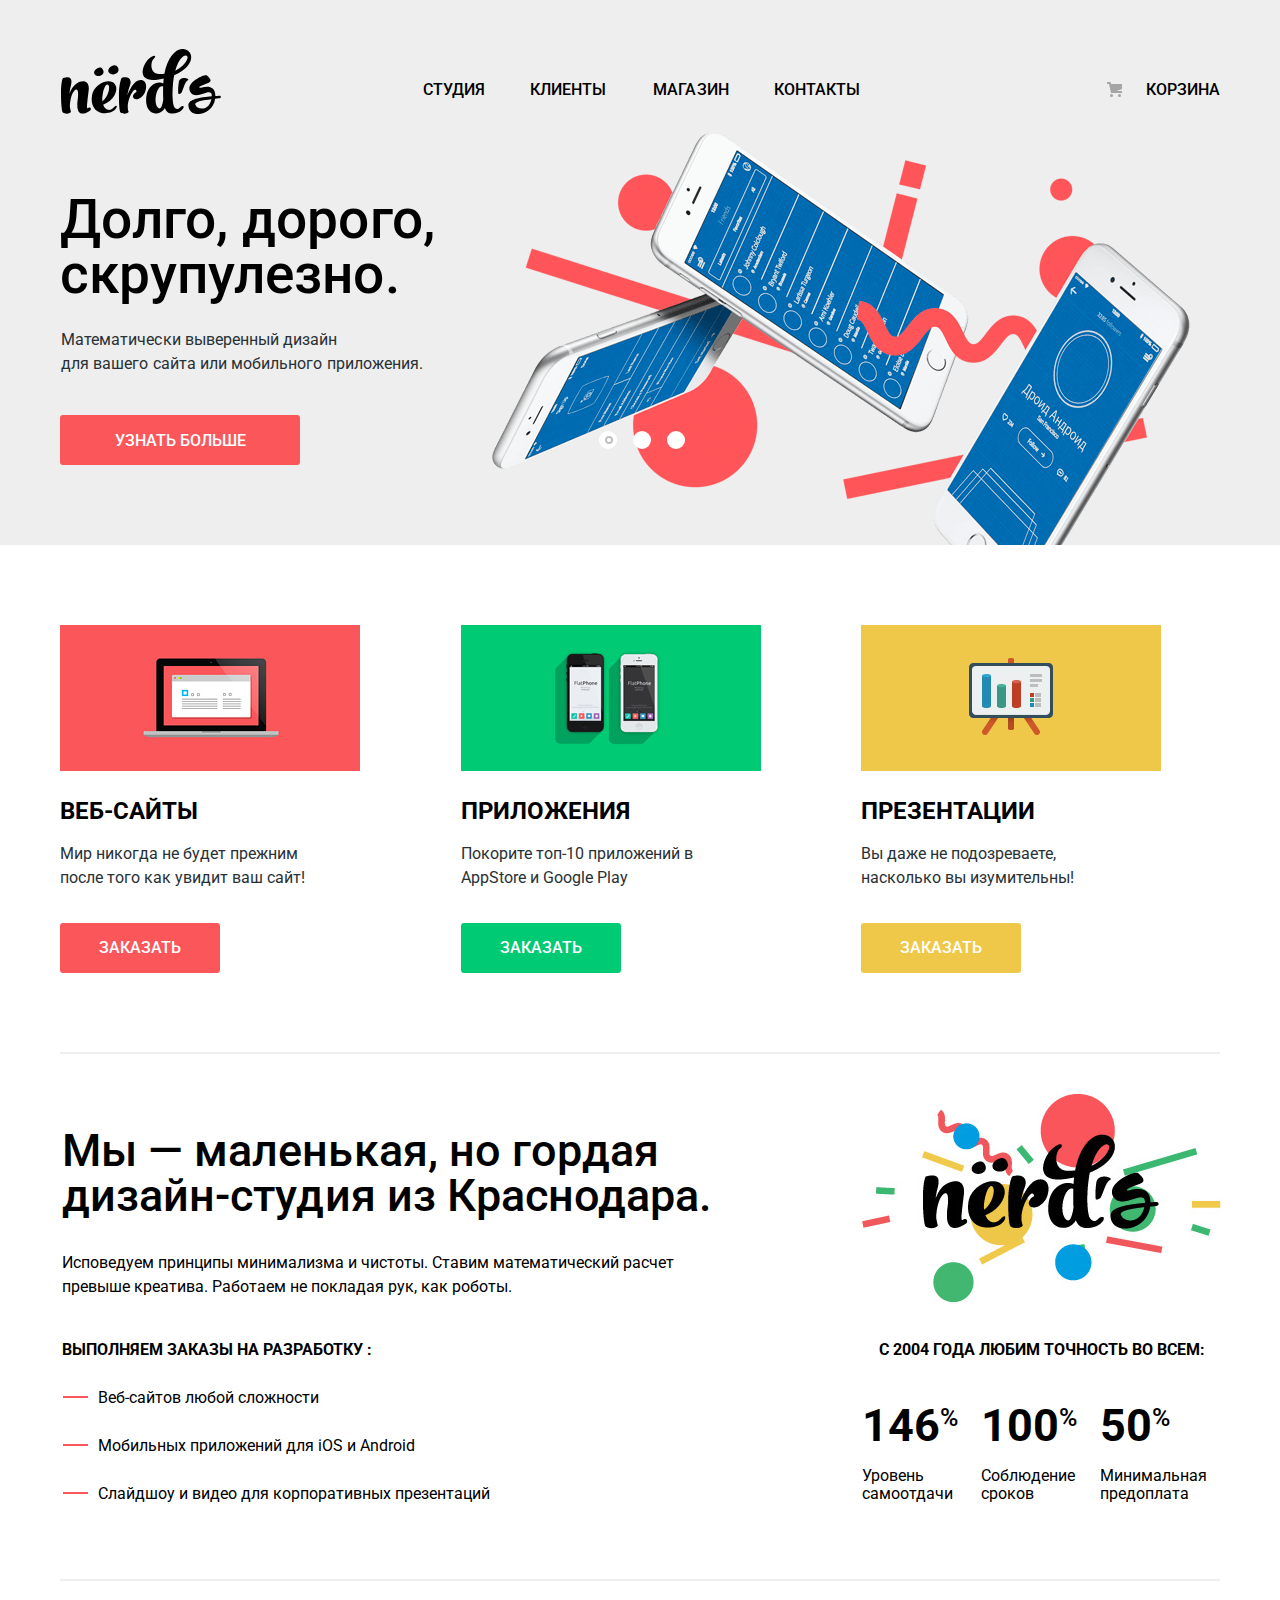
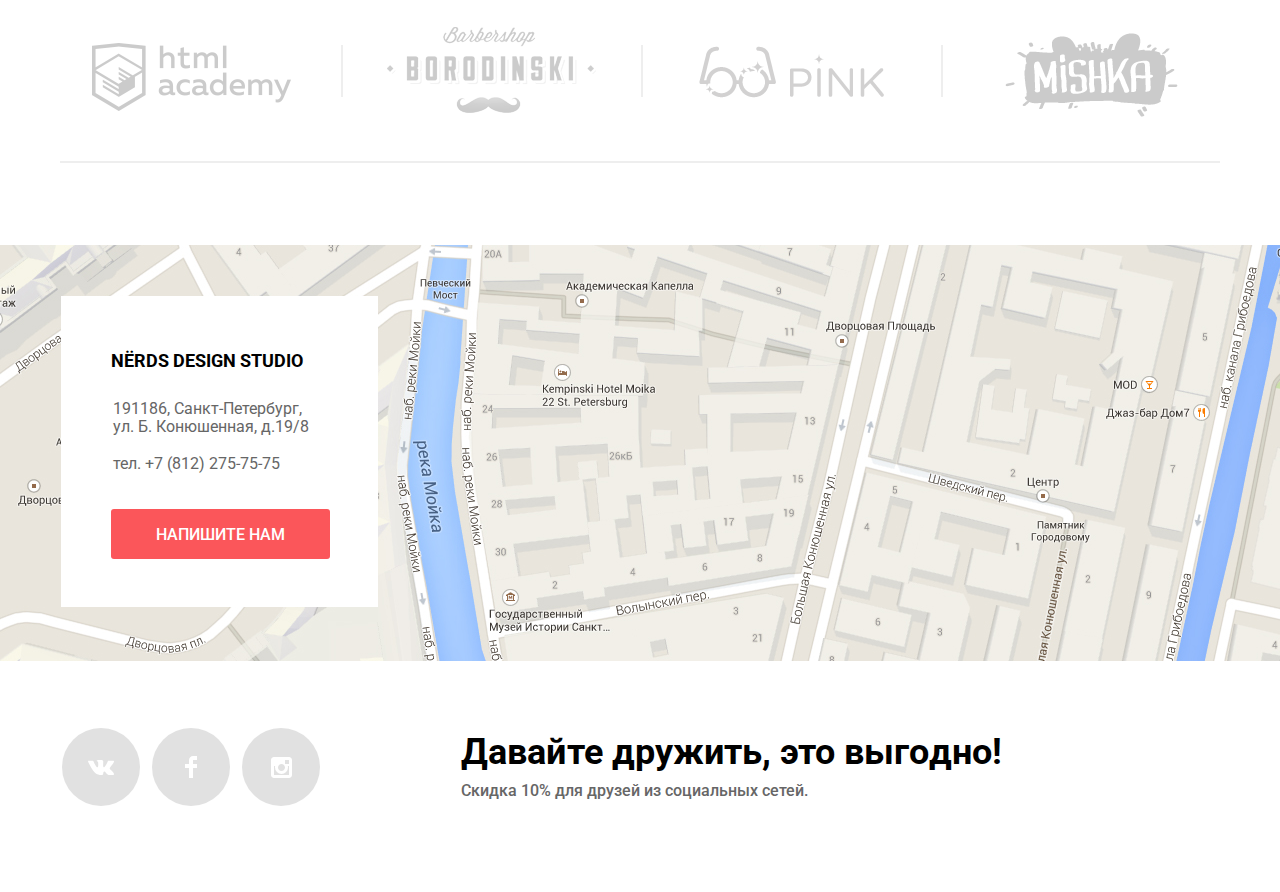
==== commit 5a8619bd: "Добиваю 100%" ====
--- a/index.html
+++ b/index.html
@@ -5,7 +5,7 @@
     <title>Nerds</title>
 	  <link href="https://fonts.googleapis.com/css?family=Roboto:400,500,700" rel="stylesheet">
     <link href="css/normalize.css" rel="stylesheet">
-    <link href="css/style.css" rel="stylesheet">
+    <link href="css/minstyle.css" rel="stylesheet">
   </head>
   <body>
     <header class="page-header">
@@ -65,17 +65,17 @@
         <section class="promo-block">
           <ul class="reset-list promo-list">
             <li class="promo-item promo-item-site">
-              <h3 class="uppercase">Веб-сайты</h3>
+              <h2 class="uppercase">Веб-сайты</h2>
               <p>Мир никогда не будет прежним после того как увидит ваш сайт!</p>
               <a class="btn btn-first uppercase" href="#">Заказать</a>
             </li>
             <li class="promo-item promo-item-app">
-              <h3 class="uppercase">Приложения</h3>
+              <h2 class="uppercase">Приложения</h2>
               <p>Покорите топ-10 приложений в AppStore и Google Play</p>
               <a class="btn btn-second uppercase" href="#">Заказать</a>
             </li>
             <li class="promo-item promo-item-presentation">
-			        <h3 class="uppercase">Презентации</h3>
+			        <h2 class="uppercase">Презентации</h2>
 			        <p>Вы даже не подозреваете, насколько вы изумительны!</p>
 			        <a class="btn btn-third uppercase" href="#">Заказать</a>
             </li>
@@ -100,7 +100,7 @@
              </ul>
            </div>
            <div class="indicators">
-             <img src="img/nerds-illustration.png" alt="Картинка логотипа" width="360" height="208">
+             <img src="img/nerds-illustration.jpg" alt="Картинка логотипа" width="360" height="208">
              <b class="tagline uppercase">С 2004 года любим точность во всем:</b>
              <table>
                <tr class="about-us-right">
@@ -149,7 +149,7 @@
              <h3 class="uppercase">Nёrds design studio</h3>
              <p class="address">191186, Санкт-Петербург, ул. Б. Конюшенная, д.19/8</p>
              <a class="phone" href="tel:+78122757575">тел. +7 (812) 275-75-75</a>
-             <a class="btn js-btn-popup uppercase" href="#">Напишите нам</a>
+             <a class="btn js-btn-popup uppercase" href="writeus.html">Напишите нам</a>
            </section>
          </div>
          <iframe src="https://www.google.com/maps/embed?pb=!1m18!1m12!1m3!1d1998.6037999040354!2d30.322010416394033!3d59.938716271971415!2m3!1f0!2f0!3f0!3m2!1i1024!2i768!4f13.1!3m3!1m2!1s0x4696310fca5ba729:0xea9c53d4493c879f!2sBolshaya+Konyushennaya+ul.%2C+19%2C+Sankt-Peterburg%2C+Russia%2C+191186!5e0!3m2!1sen!2s!4v1441888483426" class="iframe" width="1200" height="420"></iframe>
@@ -206,6 +206,6 @@
        <button class="popup-close" type="button"><span class="visually-hidden">Закрыть</span></button>
      </section>
    </div>
-   <script src="js/script.js"></script>
+   <script src="js/minscript.js"></script>
  </body>
 </html>
--- a/css/minstyle.css
+++ b/css/minstyle.css
@@ -0,0 +1 @@
+ body {margin: 0;padding: 0;min-width: 1200px;font-family: "Roboto", Arial, sans-serif;font-size: 16px;font-weight: 400;line-height: 1.5;}a {text-decoration: none;color: inherit;font: inherit;}.container {width: 1160px;padding-right: 10px;padding-left: 10px;margin: 0 auto;}.reset-list {margin: 0;padding: 0;list-style: none;}.uppercase {text-transform: uppercase;font-weight: 500;}.visually-hidden {position: absolute;width: 1px;height: 1px;clip: rect(0, 0, 0, 0);}.page-header {padding-top: 49px;background-color: #eeeeee;}.page-header-catalog {padding-top: 49px;background-color: #eeeeee;min-height: 304px;margin-bottom: 40px;}.page-header-catalog h1 {margin-top: 61px;text-align: center;font-size: 55px;}.main-menu {display: -webkit-box;display: -ms-flexbox;display: flex;-webkit-box-align: center;-ms-flex-align: center;align-items: center;font-size: 16px;font-weight: 500;line-height: 1;color: #000000;}.main-menu-wrapper {min-width: 560px;margin-left: 62px;margin-top: 14px;}.main-menu-wrapper-catalog {min-width: 560px;margin-left: 61px;margin-top: 25px;}.main-menu-nav {display: -webkit-box;display: -ms-flexbox;display: flex;-webkit-box-pack: start;-ms-flex-pack: start;justify-content: flex-start;-ms-flex-wrap: wrap;flex-wrap: wrap;padding: 0;}.main-menu-nav li {margin-right: 45px;letter-spacing: 0.05px;}.main-menu-nav li:nth-child(2) {margin-right: 47px;letter-spacing: 0;}.main-menu-nav li:nth-child(4) {margin-right: 0;}.main-menu-nav a, .main-cart a {color: #000000;}.main-menu-nav a:not(.current):hover, .main-cart a:hover {color: #fb565a;}.main-menu-nav a:not(.current):active, .main-cart a:active {opacity: 0.3;color: #000000;}.main-menu-nav .active {padding-bottom: 10px;border-bottom: 2px solid #f7898b;}.main-cart {position: relative;margin-top: 14px;margin-left: auto;}.main-cart a::before {content: "";position: absolute;left: -39px;width: 15px;height: 15px;background-image: url("../img/cart-icon.svg");background-repeat: no-repeat;opacity: 0.3;}.main-cart-catalog a::before {content: "";position: absolute;left: -39px;width: 15px;height: 15px;background-image: url("../img/cart-icon.svg");background-repeat: no-repeat;opacity: 0.3;}.header-logo {width: 160px;height: 72px;padding-left: 1px;margin-right: 140px;}.header-logo[href]:hover, .header-logo[href]:focus {opacity: 0.8;}.header-logo[href]:active {opacity: 0.3;}.slider-container {width: 1160px;margin: 0 auto;padding: 0 21px 0 0;-webkit-box-sizing: border-box;box-sizing: border-box;}.slider {position: relative;background-color: #eeeeee;}.slider-label {position: absolute;left: 50%;bottom: 104px;width: 160px;height: 18px;font-size: 0;text-align: center;-webkit-transform: translateX(-50%);-ms-transform: translateX(-50%);transform: translateX(-50%);}.slider-label label {position: relative;display: inline-block;vertical-align: middle;width: 18px;height: 18px;padding: 8px;border-radius: 50%;cursor: pointer;}.slider-label label::after {content: "";position: absolute;top: 8px;left: 10px;width: 18px;height: 18px;background: #ffffff;border-radius: 50%;}.slide {margin: 0;padding: 0;margin-bottom: 80px;}.slide-text {display: none;padding: 75px 2px 80px 0;}.slide-text p {max-width: 430px;margin: 0;margin-top: 26px;margin-bottom: 39px;padding-left: 1px;color: #283136;letter-spacing: 0.05px;}.slide-text:nth-child(1) {background-image: url("../img/slide1.png");background-repeat: no-repeat;background-position: 98% 15px;}.slide-text:nth-child(2) {background-image: url("../img/slide2.png");background-repeat: no-repeat;background-position: 100% 0;}.slide-text:nth-child(3) {background-image: url("../img/slide3.png");background-repeat: no-repeat;background-position: 100% 20px;}.slider-btn-1:checked ~ .slide .slide-text:nth-child(1) {display: block;}.slider-btn-2:checked ~ .slide .slide-text:nth-child(2) {display: block;}.slider-btn-3:checked ~ .slide .slide-text:nth-child(3) {display:block;}.slider-btn-1:checked ~ .slider-label .slider-item-1::before, .slider-btn-2:checked ~ .slider-label .slider-item-2::before, .slider-btn-3:checked ~ .slider-label .slider-item-3::before {content: "";position: absolute;left: 58%;top: 50%;width: 4px;height: 4px;margin: -4px;background-color: inherit;border: 2px solid #c1c1c1;border-radius: 50%;z-index: 2;}.slide-title {display: block;max-width: 600px;margin: 0;font-size: 55px;line-height: 1;font-weight: 500;letter-spacing: 0.05px;}.slide-title:nth-child(2) {width: 300px;}.btn {display: block;padding: 18px 0;padding-bottom: 16px;width: 240px;font-size: 16px;line-height: 1;color: #ffffff;text-align: center;text-decoration: none;background-color: #fb565a;border-radius: 3px;border: none;}.btn:hover, .btn:focus {background-color: #e74246;}.btn:active {background-color: #d7373b;color: rgba(255,255,255,0.3);-webkit-box-shadow: 0 3px rgba(0,0,0,0.1) inset;box-shadow: 0 3px rgba(0,0,0,0.1) inset;}.promo-block {padding-bottom: 79px;border-bottom: 2px solid #eeeeee;margin-bottom: 74px;}.promo-block a {color: #ffffff;font-size: 16px;line-height: 1.125;}.promo-list {display: -webkit-box;display: -ms-flexbox;display: flex;margin: 0;}.promo-list h2 {font-size: 24px;font-weight: bold;line-height: 1.25;margin: 0;margin-right: 162px;}.promo-list p {padding-right: 22px;color: #283136;}.promo-item {width: 300px;padding-top: 171px;padding-right: 0;margin-right: 100px;background-repeat: no-repeat;background-position: 0 0;}.promo-item-site {background-image: url("../img/illustration-1.jpg");margin-right: 101px;}.promo-item-app {background-image: url("../img/illustration-2.jpg");margin-right: 100px;}.promo-item-presentation {background-image: url("../img/illustration-3.jpg");margin-right:0;}.promo-list .btn {width: 160px;}.btn-first, .btn-second, .btn-third {margin-top: 33px;padding: 16px 0;}.btn-second {background-color: #00ca74;}.btn-second:hover, .btn-second:focus {background-color: #00bc6c;}.btn-third {background-color: #efc84a;}.btn-third:hover, .btn-third:focus {background-color: #eab534;}.about-us {display: -webkit-box;display: -ms-flexbox;display: flex;-webkit-box-pack: justify;-ms-flex-pack: justify;justify-content: space-between;margin-bottom: 33px;padding-left: 2px;}.about-us-left {min-width: 660px;}.about-us-left p {padding-bottom: 23px;}.about-us-list {margin-top: 6px;padding-left: 36px;list-style:none;}.about-us-list-item {position: relative;padding-bottom: 24px;}.about-us-list-item::before {content: "";position: absolute;top: 10px;left: -35px;width: 25px;height: 2px;background-color: #fb565a;}.indicators {min-width: 420px;padding-left: 89px;text-align: center;}.indicators img {margin-top: -34px;padding-bottom: 29px;padding-left: 40px;}.tagline {display: block;font-weight: 700;padding-bottom: 38px;padding-left: 42px;}.about-us table {text-align: center;margin-left: 48px;}.about-us td {text-align: left;padding-right: 20px;}.about-us td:nth-child(3) {padding-right: 0;}.left-title {font-size: 45px;font-weight: 500;line-height: 1;padding: 0;padding-bottom: 16px;margin: 0;}.about-us-left b {margin-bottom: 1px;letter-spacing: 0.05px }.about-us-left .left-text {margin-bottom: 0;margin-top: 33px;font-size: 16px;}.about-us-left h3 {display: inline-block;vertical-align: center;margin-bottom: 10px;font-weight: bold;font-size: 16px;text-transform: uppercase;padding-bottom: 8px;}.about-us-right {font-size: 45px;line-height: 1;font-weight: 700;}.about-us-right td {padding-right: 16px;font-weight: 700;}.numbers {padding-bottom: 16px;padding-right: 20px;}.numbers:nth-child(3) {padding-right: 60px;}.numbers sup {top: -15px;font-weight: 500;font-size: 25px;}.description {line-height: 18px;}.partners {margin-bottom: 80px;}.partners img {width: auto;}.partners a {opacity: 0.2;}.partners a:hover, .partners a:focus {opacity: 1;}.partners a:active {opacity: 0.1;}.partners-list {display: -webkit-box;display: -ms-flexbox;display: flex;-ms-flex-pack: distribute;justify-content: space-around;-webkit-box-align: center;-ms-flex-align: center;align-items: center;padding-top: 36px;padding-bottom: 37px;border-top: 2px solid #eeeeee;border-bottom: 2px solid #eeeeee;}.partners-item {position: relative;text-align: center;width: 22%;padding-right: 40px;padding-left: 3px;padding-top: 10px;}.partners-item:nth-child(1) {padding-top: 20px;}.partners-item:nth-child(4) {padding-right: 0;padding-top: 16px;}.partners-item::after {content: "";display: block;position: absolute;top: 50%;right: 16px;width: 2px;height: 52px;-webkit-transform: translateY(-50%);-ms-transform: translateY(-50%);transform: translateY(-50%);background-color: #eeeeee;}.partners-item:last-of-type::after {display: none;}.map-block {position: relative;}.contact {position: absolute;display: -webkit-box;display: -ms-flexbox;display: flex;-webkit-box-orient: vertical;-webkit-box-direction: normal;-ms-flex-direction: column;flex-direction: column;top: 53px;left: 11px;padding: 49px 67px 48px 50px;width: 200px;z-index: 1;background-color: #ffffff;}.iframe {border: 0;width: 100%;height: 420px;display: block;background-image: url("../img/maps.jpg");background-position: 50%;background-repeat: no-repeat;}.contact h3 {font-weight: 700;font-size: 18px;line-height: 1.8125;margin: 0;padding-bottom: 22px;}.address, .phone {margin:0;padding:0;color:#666666;}.address {line-height: 18px;margin-bottom: 19px;padding-left: 2px;}.phone {line-height: 18px;margin-bottom: 36px;padding-left: 2px;}.js-btn-popup {width: 219px;}.container-column {display: -webkit-box;display: -ms-flexbox;display: flex;-webkit-box-pack: justify;-ms-flex-pack: justify;justify-content: space-between;}.sorting-form {display: inline-block;vertical-align: top;width: 260px;}.sorting-form fieldset {border: none;}.filter {width: 260px;-ms-flex-negative: 0;flex-shrink: 0;margin-top: 17px;}.filter-input, .filter-label {color: #283136;}.filter-input:hover + .filter-label, .filter-input:focus + .filter-label {color: #000000;}.price {margin: 0;margin-bottom: 57px;padding: 0;border: none;}.price legend {font-size: 18px;line-height: 1.375;font-weight: 700;}.range-controls {position: relative;height: 41px;width: 225px;margin-top: 25px;margin-bottom: 15px;padding-top: 39px;padding-right: 20px;padding-left: 20px;background-color: #f1f1f1;border-radius: 5px;}.range-controls .scale {height: 2px;background: #d7dcde;}.range-controls .bar {width: 122px;height: 2px;margin-left: 18px;background: #00ca74;}.range-controls .toggle {position: absolute;top: 30px;left: 0;width: 4px;height: 4px;padding: 0;border: 8px solid #ffffff;background-color :#ababab;-webkit-box-shadow: 0 2px 1px 0 #cfcfcf;box-shadow: 0 2px 1px 0 #cfcfcf;border-radius: 50%;cursor: pointer;}.range-controls .toggle-min {left: 19px;}.range-controls .toggle-max {left: 161px;}.price-controls {display: -webkit-box;display: -ms-flexbox;display: flex;-webkit-box-pack: justify;-ms-flex-pack: justify;justify-content: space-between;-webkit-box-align: stretch;-ms-flex-align: stretch;align-items: stretch;font-size: 0;}.price-controls label {max-width: calc(100% - 80px);padding-right: 9px;padding-top: 7px;padding-left: 2px;font-size: 16px;text-transform: uppercase;}.price-controls input {width: 60px;padding: 8px 10px;padding-top: 9px;padding-left: 19px;margin-right: 25px;font-size: 16px;text-align: center;color: #283136;border: none;border-radius: 5px;background: #f1f1f1;}.price-controls input:nth-child(2) {padding-right: 7px;}.price-to {text-align: right;}.grid {margin-bottom: 14px;padding-left: 0;font-size: 18px;}.particulars {margin-bottom: 22px;padding-left: 0;padding-top: 0;}.filter-list, .particulars-list {margin: 0;padding: 0;}.filter-item, .particulars-item {padding-bottom: 16px;}.filter-item:nth-child(1) {padding-bottom: 13px;}.filter-item:nth-child(2) {padding-bottom: 12px;}.main legend {font-weight: 700;line-height: 30px;margin-bottom: 23px;letter-spacing: 0.5px;}.grid legend {margin-bottom: 6px;letter-spacing: 0.05px;}.particulars legend {margin-bottom: 14px;font-size: 18px;line-height: 30px;letter-spacing: 0.05px;}.filter .filter-radio, .filter .filter-checkbox {display: none;}.filter-radio + label, .filter-checkbox + label {position: relative;font-weight: 500;font-size: 16px;line-height: 1.25;padding-left: 35px;background-repeat: no-repeat;color: #61686c;}.filter-radio + label:hover, .filter-checkbox + label:hover {color: #000000;}.filter-radio + label::before, .filter-checkbox + label::before {content: "";display: inline-block;position: absolute;left: 0;vertical-align: middle;height: 25px;width: 27px;opacity: 0.4;}.filter-radio + label:hover::before, .filter-checkbox + label:hover::before {opacity: 1;}.filter-radio:disabled + label, .filter-checkbox:disabled + label {opacity: 0.3;}.filter-radio:checked + label::before {background-image: url("../img/radio-on.svg");background-repeat: no-repeat;}.filter-radio + label::before {background-image: url("../img/radio-off.svg");background-repeat: no-repeat;}.filter-checkbox:checked + label::before{background-image: url("../img/checkbox-on.svg") ;background-repeat: no-repeat;}.filter-checkbox + label::before {background-image: url("../img/checkbox-off.svg");background-repeat: no-repeat;}.filter-btn {width: 260px;font-weight: 500;text-align: center;vertical-align: middle;padding: 17px 0;color: #000000;background-color: #eeeeee;border: none;border-radius: 3px;}.filter-btn:hover, .filter-btn:focus {background-color: #dfdfdf;}.filter-btn:active {background-color: #d5d5d5;color: rgba(0,0,0,0.3);-webkit-box-shadow: 0 3px rgba(0,0,0,0.1) inset;box-shadow: 0 3px rgba(0,0,0,0.1) inset;}.catalog-page-shop {display: -webkit-box;display: -ms-flexbox;display: flex;-webkit-box-orient: vertical;-webkit-box-direction: normal;-ms-flex-direction: column;flex-direction: column;width: 760px;}.shop-sort {margin-bottom: 53px;margin-top: 18px;}.shop-sort b {display: inline-block;vertical-align: middle;margin-top: 0;margin-right: 238px;min-width: 160px;font-size: 18px;font-weight: 700;line-height: 1;color: #000000;}.shop-sort a {color: #000000;text-transform: uppercase;}.shop-sort ul {display: inline-block;vertical-align: center;padding: 0;}.shop-sort li {display: inline-block;vertical-align: center;margin-right: 27px;font-size: 14px;font-weight: 500;line-height: 18px;}.shop-sort li:nth-child(1) {margin-right: 23px;color: #000000;}.shop-sort li:nth-child(2) {margin-right: 20px;}.shop-sort li:nth-child(3) {margin-right: 32px;}.sorting {opacity: 0.3;}.sorting:hover, .sorting:focus {opacity: 0.6;color: #000000;}.up-btn {margin-left: 10px;color: #000000;}.down-btn {margin-left: 13px;}.sorting:active, .up-btn:active, .down-btn:active {opacity: 1;color: #000000;}.shop-sort-control {display: inline-block;vertical-align: center;}.sort-btn {opacity: 0.2;}.sort-btn:hover, .sort-btn:focus {opacity: 0.6;}.sort-btn:active {opacity: 1;}.content-items {padding-right: 20px;margin-right: auto;margin-left: auto;margin-bottom: 61px;}.shop-selection {margin: 0;padding: 0;display: -webkit-box;display: -ms-flexbox;display: flex;-ms-flex-wrap: wrap;flex-wrap: wrap;-webkit-box-pack: justify;-ms-flex-pack: justify;justify-content: space-between;width: 760px;list-style: none;text-align: center;}.item-img {position: relative;width: 360px;padding-top: 40px;margin-bottom: 33px;}.item-img:nth-child(5), .item-img:nth-child(6) {margin-bottom: 0;}.item-img:hover {-webkit-box-shadow: 0px 6px 15px 0 rgba(0, 1, 1, 0.25);box-shadow: 0px 6px 15px 0 rgba(0, 1, 1, 0.25);background-color: #ffffff;}.item-img:hover .item-buy {display: block;}.item-img img {display: block;}.item-img::before {content: "";position: absolute;top: 2px;right: 0;left: 0;height: 40px;background: url("../img/browser.svg") 0 0 no-repeat;opacity: 0.12;}.item-img:hover::before {opacity: 1;}.item-buy {display: none;position: absolute;right: 0;left: 0;bottom: 0;margin: 0;padding: 0 50px;min-height: 230px;text-align: center;background-color: #eeeeee;}.item-buy a {display: block;margin: 0 auto;width: 200px;}.item-buy p {height: 48px;overflow: auto;}.item-buy .btn {background-color: #fb565a;color: #ffffff;margin-bottom: 50px;}.item-buy .btn:hover {background-color: #e74246;}.item-buy .btn:active {background-color: #d7373b;-webkit-box-shadow: inset 0px 3px 0 0 rgba(0,1,1,0.1);box-shadow: inset 0px 3px 0 0 rgba(0,1,1,0.1);}.catalog-item {font-size: 17.5px;line-height: 2;font-weight: bold;color: #000000;text-align: center;}.catalog-item p {font-size: 16px;line-height: 1.125;color: #666666;text-align: center;}.paginator-list {margin: 0;padding: 0;margin-bottom: 60px;}.paginator-list li {display: inline-block;vertical-align: center;vertical-align: top;margin-right: 6px;}.paginator-list a {display: inline-block;text-align: center;min-width: 45px;min-height: 45px;margin: 0;font-size: 16px;font-weight: 500;line-height: 2.8125;border-radius: 3px;background-color: #eeeeee;border: 3px solid #eeeeee;color: #000000;}.paginator-list .paginator-item-current {background-color: #ffffff;border: 3px solid #eeeeee;}.paginator-list .paginator-btn {min-width: 255px;}.paginator-list .paginator-item:hover {background-color: #dfdfdf;border: 3px solid #dfdfdf;}.paginator-item:active {background-color: #d5d5d5;color: #a9a9a9;-webkit-box-shadow: 0 -3px #bfbfbf;box-shadow: 0 -3px #bfbfbf;}.footer-page-wrapper {display: -webkit-box;display: -ms-flexbox;display: flex;-webkit-box-align: center;-ms-flex-align: center;align-items: center;margin-top: 63px;margin-bottom: 63px;padding-right: 15px;}.social-offer {width: 267px;margin-right: 138px;margin-top: 2px;padding-left: 2px;}.social-offer a {display: -webkit-box;display: -ms-flexbox;display: flex;-webkit-box-orient: horizontal;-webkit-box-direction: normal;-ms-flex-direction: row;flex-direction: row;-webkit-box-pack: center;-ms-flex-pack: center;justify-content: center;-webkit-box-align: center;-ms-flex-align: center;align-items: center;width: 78px;height: 78px;}.social-icon {display: -webkit-box;display: -ms-flexbox;display: flex;}.social-btn {background-color: #e1e1e1;border-radius: 50%;}.social-btn:nth-child(1) {background-image: url("../img/vk-icon.svg");background-repeat: no-repeat;background-position: 50% 50%;}.social-btn:nth-child(2) {background-image: url("../img/fb-icon.svg");background-repeat: no-repeat;background-position: 50% 50%;}.social-btn:nth-child(3) {background-image: url("../img/insta-icon.svg");background-repeat: no-repeat;background-position: 50% 50%;}.social-btn:nth-child(1), .social-btn:nth-child(2) {margin-right: 12px;}.social-btn:hover, .social-btn:focus {background-color: #e74246;}.social-btn:active {background-color: #d7373b;}.footer-offer {width: 760px;}.footer-offer p {font-weight: 500;line-height: 22px;margin: 0;padding-top: 6px;color: #666666;}.footer-offer p:nth-child(1) {font-size: 36px;font-weight: 700;line-height: 1;padding-bottom: 4px;padding-top: 3px;color: #000000;letter-spacing: 0.05px;}.popup {position: fixed;-webkit-box-sizing: border-box;box-sizing: border-box;left: 50%;bottom: 172px;width: 960px;height: 590px;margin-left: -474px;padding-left: 100px;padding-top: 53px;padding-right: 80px;padding-bottom: 84px;background-color: #ffffff;-webkit-box-shadow: 0 0 40px 0 #636464;box-shadow: 0 0 40px 0 #636464;z-index: 3;}.popup h2 {margin: 0;font-size: 45px;font-weight: 500;color: #000000;}.feedback {display: -webkit-box;display: -ms-flexbox;display: flex;-webkit-box-pack: justify;-ms-flex-pack: justify;justify-content: space-between;-ms-flex-wrap: wrap;flex-wrap: wrap;width: 760px;}.feedback-item:first-of-type {margin-right: 40px;}.feedback-item:nth-of-type(3) {-ms-flex-preferred-size: 100%;flex-basis: 100%;margin-bottom: 37px;margin-top: 17px;}.feedback-item {-webkit-box-flex: 1;-ms-flex-positive: 1;flex-grow: 1;margin-top: 30px;}.feedback-input {-webkit-box-sizing: border-box;box-sizing: border-box;width: 100%;height: 50px;padding: 6px 10px 10px 13px;border: 2px solid #d7dcde;}.feedback-input:hover {border-color: #b4b9bb;}.feedback-input:invalid {color: #e74246;border-color: currentColor;}.feedback label {display: block;margin-bottom: 10px;font-weight: 700;line-height: 18px;}.feedback textarea {-webkit-box-sizing: border-box;box-sizing: border-box;width: 100%;min-height: 120px;padding: 12px 13px;border: 2px solid #d7dcde;resize: vertical;}.feedback textarea:hover {border: 2px solid #b4b9bb;}.feedback input:focus, .feedback textarea:focus {border: 2px solid #000000;}.popup .btn {margin-bottom: 84px;width: 260px;}.popup-close {position: absolute;top: 78px;right: 90px;width: 22px;height: 22px;font-size: 0;background-color: #ffffff;border: 0;cursor: pointer;}.popup-close::before, .popup-close:after {content: "";position: absolute;top: 6px;left: 1px;width: 25px;height: 3px;background-color: #fecccd;}.popup-close:hover::before, .popup-close:focus::before, .popup-close:hover::after, .popup-close:focus::after {background-color: #e74246;}.popup-close:active::before, .popup-close:active::after {opacity: 0.2;}.popup-close::before {-webkit-transform: rotate(45deg);-ms-transform: rotate(45deg);transform: rotate(45deg);}.popup-close::after {-webkit-transform: rotate(-45deg);-ms-transform: rotate(-45deg);transform: rotate(-45deg);}.popup-show {display: block;-webkit-animation: zoom 0.6s;animation: zoom 0.6s;}.popup-error {-webkit-animation: shake 0.6s;animation: shake 0.6s;}@-webkit-keyframes shake {0%, 100% {-webkit-transform: translateX(0);transform: translateX(0);}10%, 30%, 50%, 70%, 90% {-webkit-transform: translateX(-10px);transform: translateX(-10px);}20%, 40%, 60%, 80% {-webkit-transform: translateX(10px);transform: translateX(10px);}}@keyframes shake {0%, 100% {-webkit-transform: translateX(0);transform: translateX(0);}10%, 30%, 50%, 70%, 90% {-webkit-transform: translateX(-10px);transform: translateX(-10px);}20%, 40%, 60%, 80% {-webkit-transform: translateX(10px);transform: translateX(10px);}}@-webkit-keyframes zoom {0% {-webkit-transform: scale(0.01);transform: scale(0.01);}20% {-webkit-transform: scale(0.2);transform: scale(0.2);}40% {-webkit-transform:scale(0.4);transform:scale(0.4);}60% {-webkit-transform: scale(0.6);transform: scale(0.6);}80% {-webkit-transform:scale(0.8);transform:scale(0.8);}90% {-webkit-transform: scale(0.9);transform: scale(0.9);}100% {-webkit-transform:scale(1);transform:scale(1);}}@keyframes zoom {0% {-webkit-transform: scale(0.01);transform: scale(0.01);}20% {-webkit-transform: scale(0.2);transform: scale(0.2);}40% {-webkit-transform:scale(0.4);transform:scale(0.4);}60% {-webkit-transform: scale(0.6);transform: scale(0.6);}80% {-webkit-transform:scale(0.8);transform:scale(0.8);}90% {-webkit-transform: scale(0.9);transform: scale(0.9);}100% {-webkit-transform:scale(1);transform:scale(1);}}
